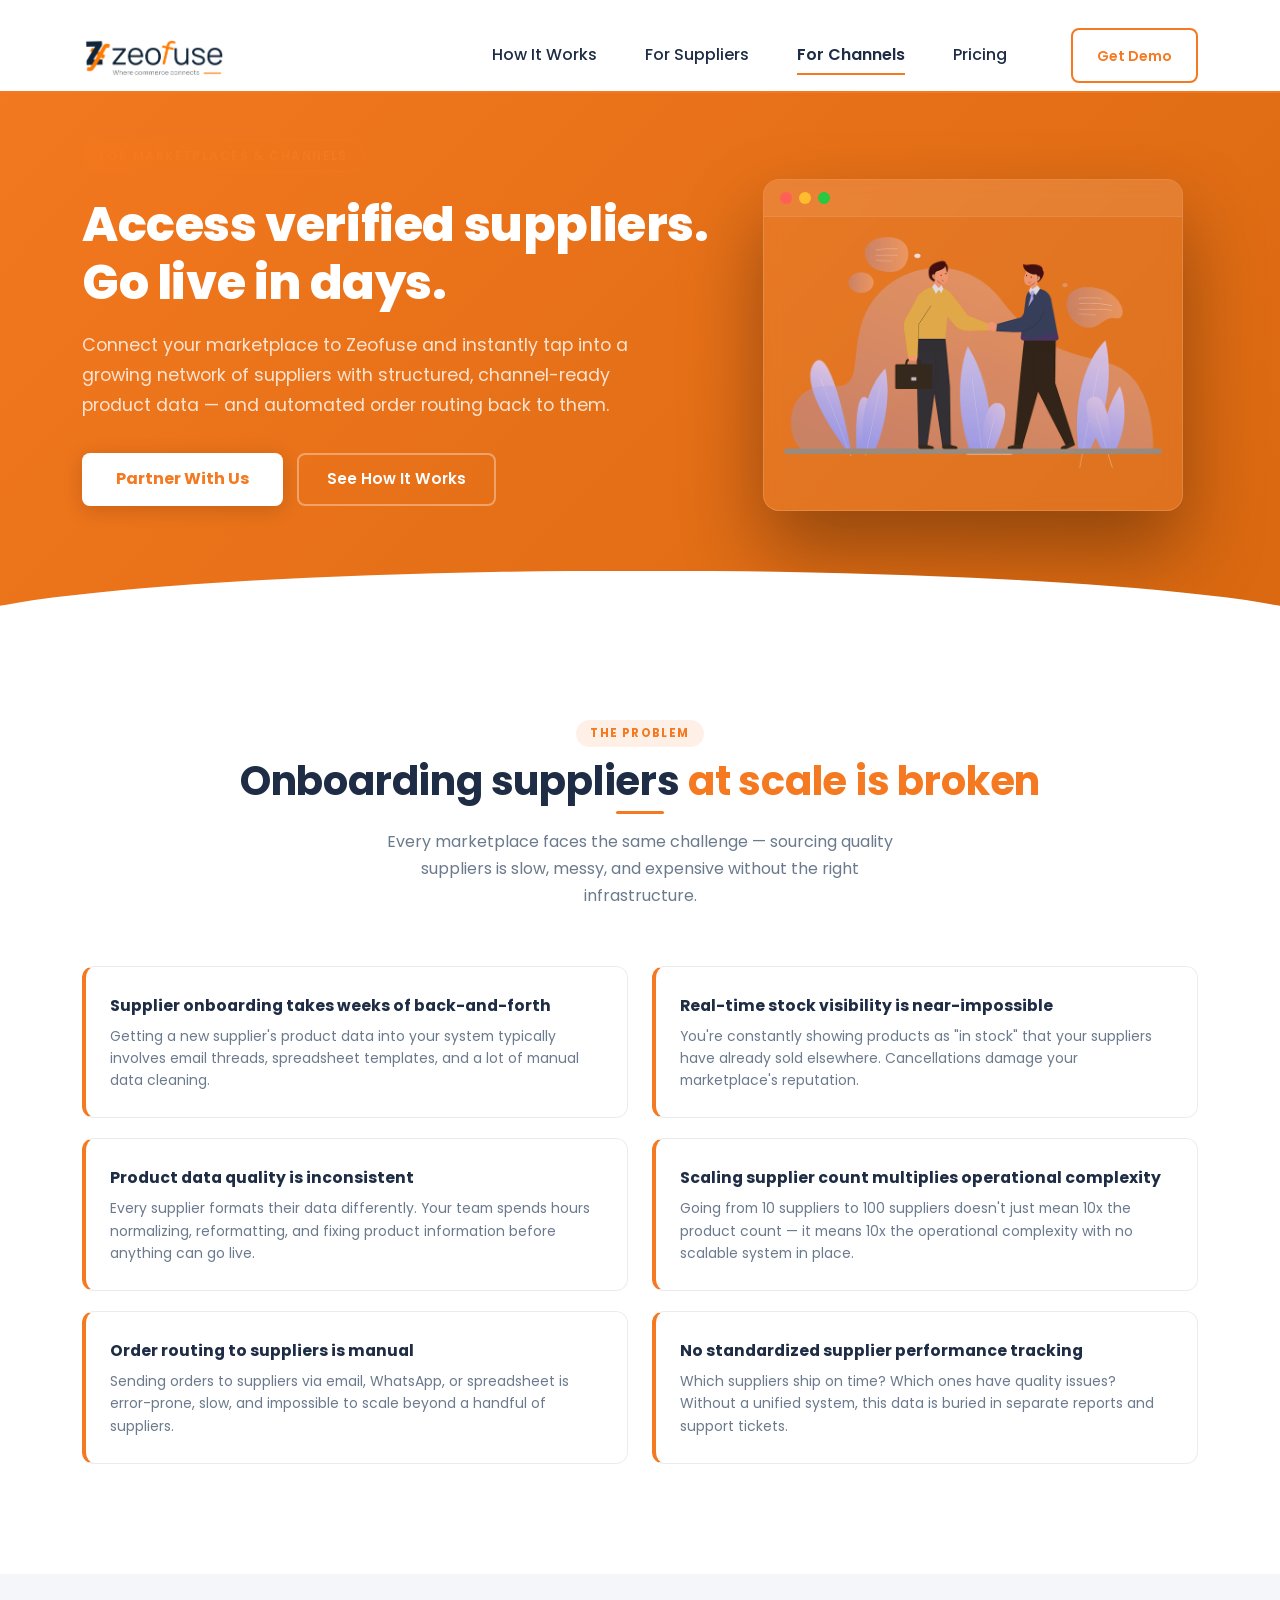
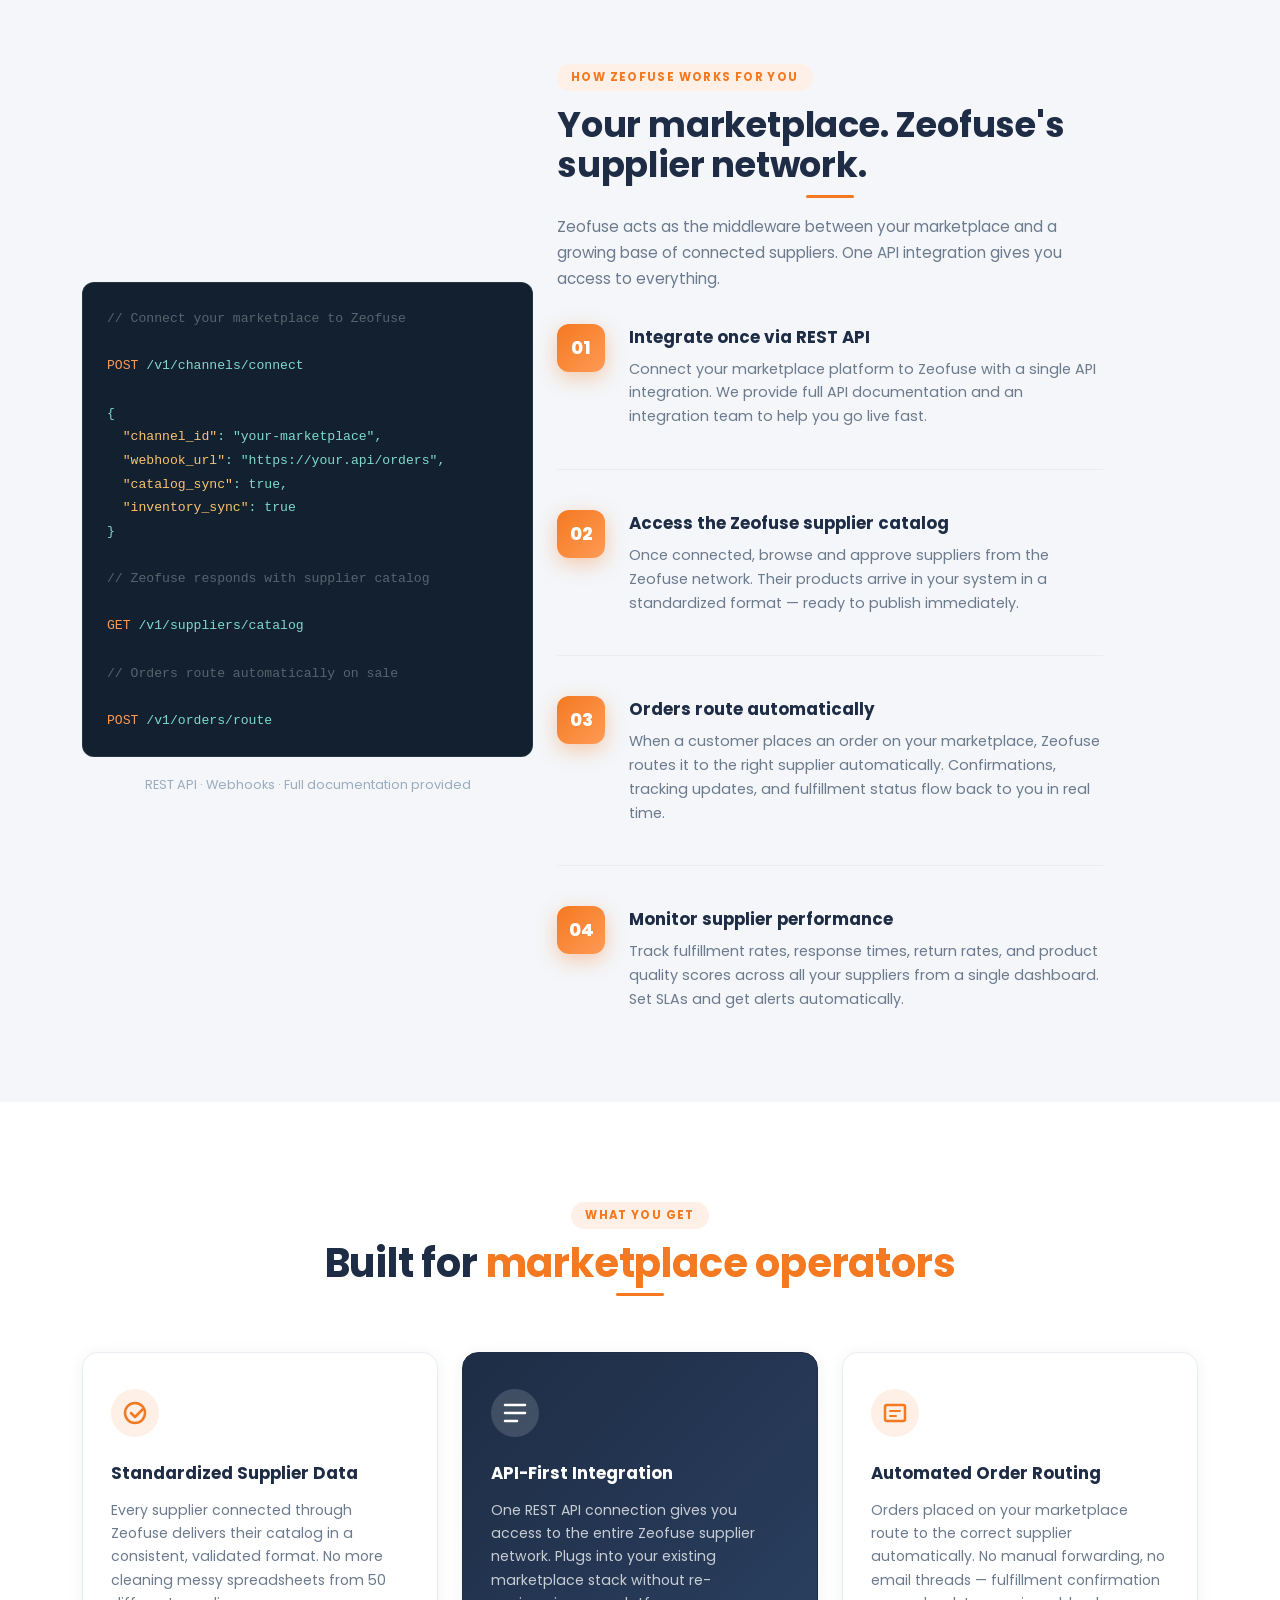
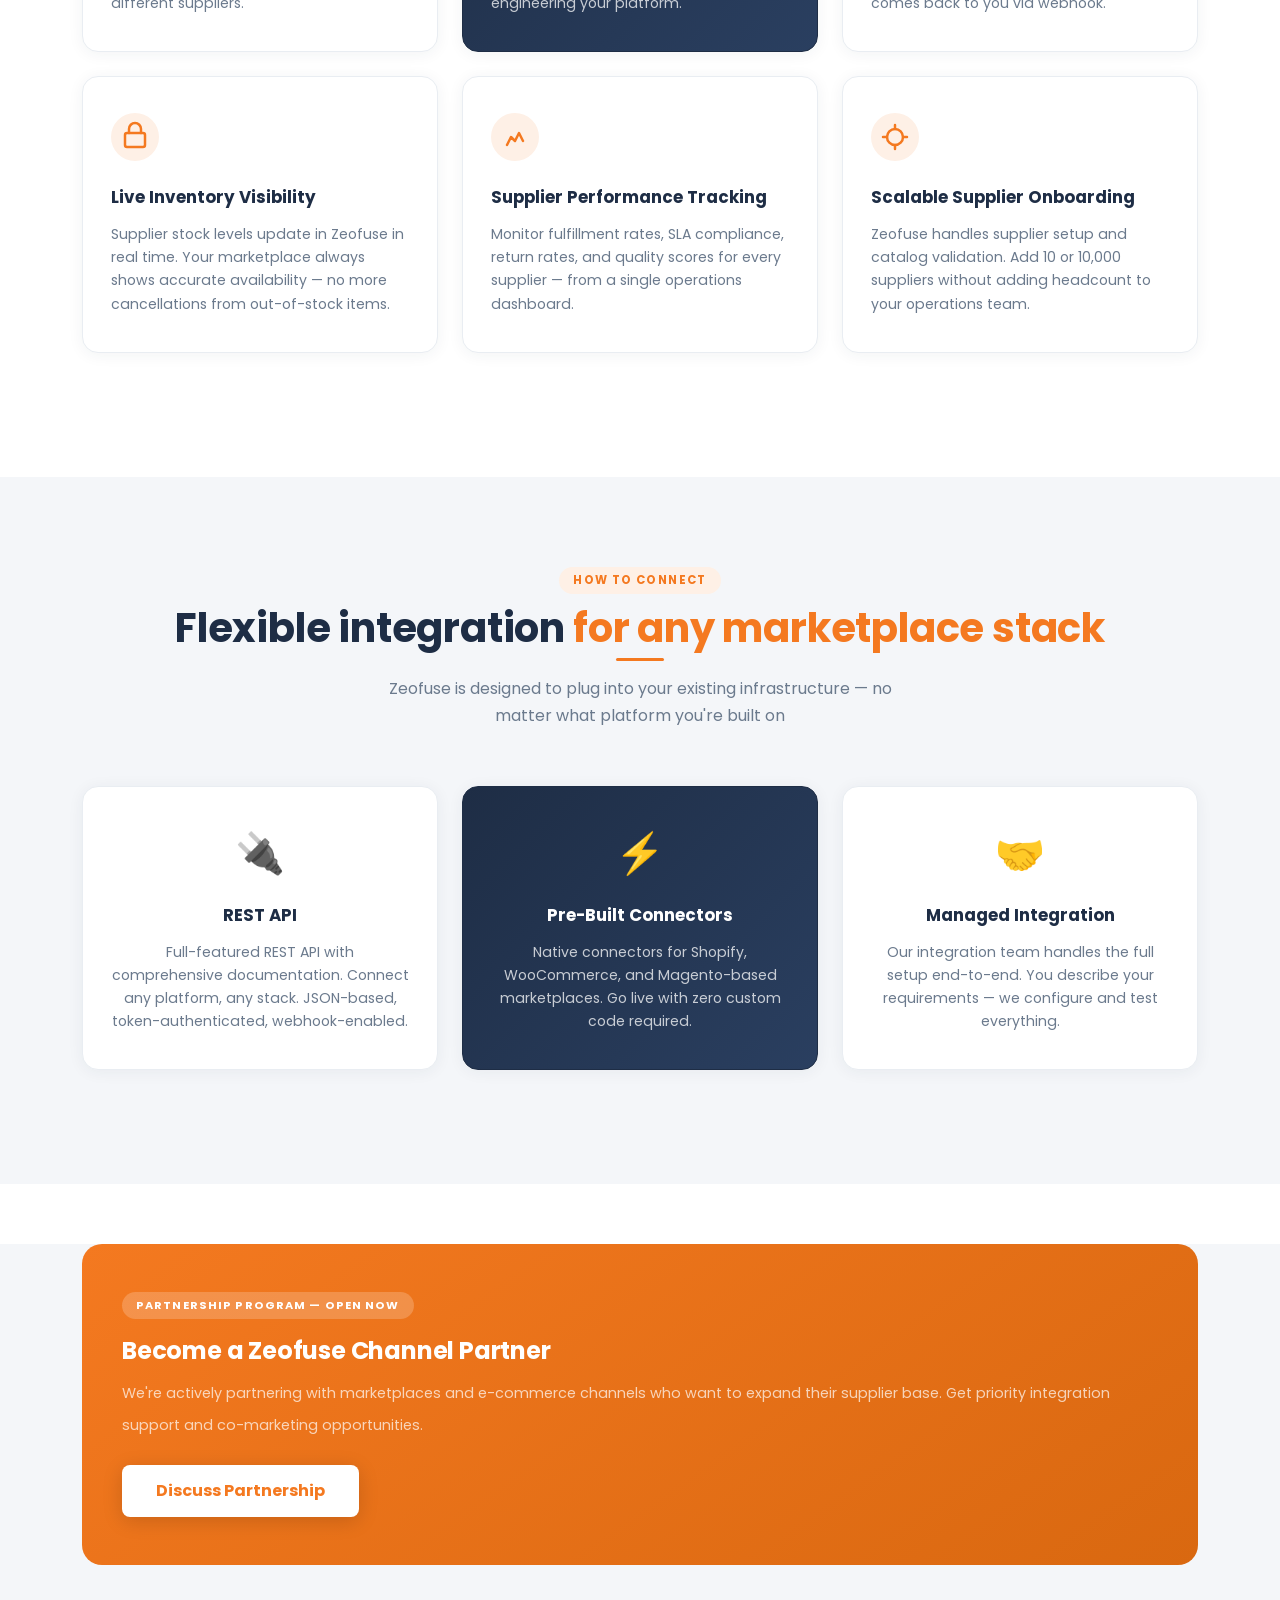
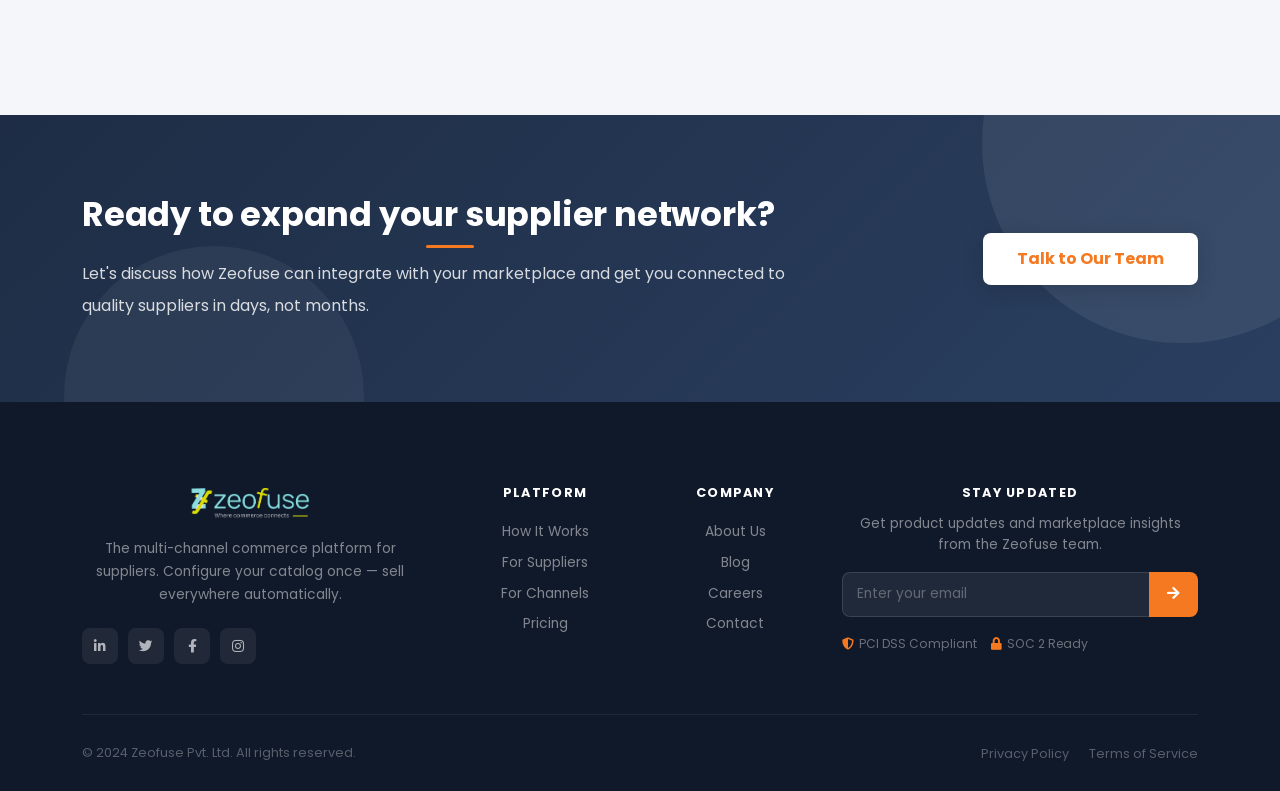
==== channels.html @ fa37fcb8 "Initial commit — Zeofuse marketing website Full website with homepage, suppliers page, channels page" ====
<!DOCTYPE html>
<html lang="en">
<head>
    <meta charset="utf-8">
    <meta name="viewport" content="width=device-width, initial-scale=1, shrink-to-fit=no">
    <meta name="description" content="Zeofuse for Channels — Instantly access verified suppliers with structured product data. Automate onboarding, order routing, and catalog syndication via REST API.">
    <meta name="robots" content="index, follow">
    <title>Zeofuse for Channels — Access Suppliers. Automate Onboarding.</title>
    <link rel="icon" type="image/png" href="images/zeofuse-fav.png">
    <link href="https://fonts.googleapis.com/css2?family=Poppins:wght@300;400;500;600;700;800&display=swap" rel="stylesheet">
    <link href="css/bootstrap.min.css" rel="stylesheet">
    <link href="css/fontawesome-all.min.css" rel="stylesheet">
    <link href="css/styles.css" rel="stylesheet">
    <link href="css/fancy.css" rel="stylesheet">
</head>
<body>

    <div class="spinner-wrapper">
        <div class="loader"><div class="center loading"></div></div>
    </div>

    <!-- NAV -->
    <nav id="navbar" class="navbar navbar-expand-lg fixed-top navbar-light" aria-label="Main navigation">
        <div class="container">
            <a class="navbar-brand logo-image" href="index.html">
                <img src="images/zeofuse_logo.png" alt="Zeofuse">
            </a>
            <button class="navbar-toggler p-0 border-0" type="button" id="navbarSideCollapse" aria-label="Toggle navigation">
                <span class="navbar-toggler-icon"></span>
            </button>
            <div class="navbar-collapse offcanvas-collapse" id="navbarsExampleDefault">
                <ul class="navbar-nav ms-auto navbar-nav-scroll">
                    <li class="nav-item"><a class="nav-link" href="index.html">How It Works</a></li>
                    <li class="nav-item"><a class="nav-link" href="suppliers.html">For Suppliers</a></li>
                    <li class="nav-item"><a class="nav-link active" href="channels.html">For Channels</a></li>
                    <li class="nav-item"><a class="nav-link" href="index.html#pricing">Pricing</a></li>
                </ul>
                <span class="nav-item">
                    <a class="btn-outline-sm" href="contact.html">Get Demo</a>
                </span>
            </div>
        </div>
    </nav>

    <!-- HERO -->
    <section class="fz-inner-hero fz-inner-hero--channel">
        <div class="container">
            <div class="row align-items-center">
                <div class="col-lg-7">
                    <span class="fz-eyebrow fz-inner-hero-badge">For Marketplaces &amp; Channels</span>
                    <h1>Access verified suppliers.<br>Go live in days.</h1>
                    <p>Connect your marketplace to Zeofuse and instantly tap into a growing network of suppliers with structured, channel-ready product data — and automated order routing back to them.</p>
                    <div class="fz-hero-ctas">
                        <a class="fz-btn-white" href="contact.html">Partner With Us</a>
                        <a class="fz-btn-ghost" href="#how-it-works">See How It Works</a>
                    </div>
                </div>
                <div class="col-lg-5 d-none d-lg-flex justify-content-center">
                    <div class="fz-dashboard-mockup" style="max-width:420px">
                        <div class="fz-mockup-bar"><span></span><span></span><span></span></div>
                        <div class="fz-mockup-body">
                            <img src="./images/partner-img.png" alt="Channel Dashboard" class="img-fluid">
                        </div>
                    </div>
                </div>
            </div>
        </div>
    </section>

    <!-- THE PROBLEM FOR CHANNELS -->
    <section class="fz-pain-sec" style="background:#fff">
        <div class="container">
            <div class="fz-section-header reveal">
                <span class="fz-eyebrow-dark">The Problem</span>
                <h2>Onboarding suppliers <span class="fz-highlight">at scale is broken</span></h2>
                <p>Every marketplace faces the same challenge — sourcing quality suppliers is slow, messy, and expensive without the right infrastructure.</p>
            </div>
            <div class="row">
                <div class="col-md-6 reveal" style="--delay:0ms">
                    <div class="fz-pain-card">
                        <h5>Supplier onboarding takes weeks of back-and-forth</h5>
                        <p>Getting a new supplier's product data into your system typically involves email threads, spreadsheet templates, and a lot of manual data cleaning.</p>
                    </div>
                    <div class="fz-pain-card">
                        <h5>Product data quality is inconsistent</h5>
                        <p>Every supplier formats their data differently. Your team spends hours normalizing, reformatting, and fixing product information before anything can go live.</p>
                    </div>
                    <div class="fz-pain-card">
                        <h5>Order routing to suppliers is manual</h5>
                        <p>Sending orders to suppliers via email, WhatsApp, or spreadsheet is error-prone, slow, and impossible to scale beyond a handful of suppliers.</p>
                    </div>
                </div>
                <div class="col-md-6 reveal" style="--delay:150ms">
                    <div class="fz-pain-card">
                        <h5>Real-time stock visibility is near-impossible</h5>
                        <p>You're constantly showing products as "in stock" that your suppliers have already sold elsewhere. Cancellations damage your marketplace's reputation.</p>
                    </div>
                    <div class="fz-pain-card">
                        <h5>Scaling supplier count multiplies operational complexity</h5>
                        <p>Going from 10 suppliers to 100 suppliers doesn't just mean 10x the product count — it means 10x the operational complexity with no scalable system in place.</p>
                    </div>
                    <div class="fz-pain-card">
                        <h5>No standardized supplier performance tracking</h5>
                        <p>Which suppliers ship on time? Which ones have quality issues? Without a unified system, this data is buried in separate reports and support tickets.</p>
                    </div>
                </div>
            </div>
        </div>
    </section>

    <!-- HOW ZEOFUSE WORKS FOR CHANNELS -->
    <section class="fz-solution-sec" id="how-it-works" style="background:#F4F6F9">
        <div class="container">
            <div class="row align-items-center">
                <div class="col-lg-6 offset-lg-0 order-lg-2 reveal">
                    <span class="fz-eyebrow-dark">How Zeofuse Works for You</span>
                    <h2 style="font-size:clamp(1.6rem,3vw,2.2rem);font-weight:700;color:#1E2D45;margin-bottom:16px;">Your marketplace. Zeofuse's supplier network.</h2>
                    <p style="color:#6B7A8D;font-size:0.95rem;line-height:1.7;margin-bottom:32px;">Zeofuse acts as the middleware between your marketplace and a growing base of connected suppliers. One API integration gives you access to everything.</p>

                    <div class="fz-solution-step" style="border-color:#E9EDF2">
                        <div class="fz-solution-num">01</div>
                        <div class="fz-solution-body">
                            <h5>Integrate once via REST API</h5>
                            <p>Connect your marketplace platform to Zeofuse with a single API integration. We provide full API documentation and an integration team to help you go live fast.</p>
                        </div>
                    </div>
                    <div class="fz-solution-step" style="border-color:#E9EDF2">
                        <div class="fz-solution-num">02</div>
                        <div class="fz-solution-body">
                            <h5>Access the Zeofuse supplier catalog</h5>
                            <p>Once connected, browse and approve suppliers from the Zeofuse network. Their products arrive in your system in a standardized format — ready to publish immediately.</p>
                        </div>
                    </div>
                    <div class="fz-solution-step" style="border-color:#E9EDF2">
                        <div class="fz-solution-num">03</div>
                        <div class="fz-solution-body">
                            <h5>Orders route automatically</h5>
                            <p>When a customer places an order on your marketplace, Zeofuse routes it to the right supplier automatically. Confirmations, tracking updates, and fulfillment status flow back to you in real time.</p>
                        </div>
                    </div>
                    <div class="fz-solution-step" style="border-color:transparent">
                        <div class="fz-solution-num">04</div>
                        <div class="fz-solution-body">
                            <h5>Monitor supplier performance</h5>
                            <p>Track fulfillment rates, response times, return rates, and product quality scores across all your suppliers from a single dashboard. Set SLAs and get alerts automatically.</p>
                        </div>
                    </div>
                </div>
                <div class="col-lg-5 order-lg-1 reveal" style="--delay:100ms">
                    <div class="fz-api-box">
                        <div class="api-comment">// Connect your marketplace to Zeofuse</div>
                        <br>
                        <span class="api-key">POST</span> <span class="api-val">/v1/channels/connect</span>
                        <br><br>
                        {
                        <br>&nbsp;&nbsp;<span class="api-string">"channel_id"</span>: <span class="api-val">"your-marketplace"</span>,
                        <br>&nbsp;&nbsp;<span class="api-string">"webhook_url"</span>: <span class="api-val">"https://your.api/orders"</span>,
                        <br>&nbsp;&nbsp;<span class="api-string">"catalog_sync"</span>: <span class="api-val">true</span>,
                        <br>&nbsp;&nbsp;<span class="api-string">"inventory_sync"</span>: <span class="api-val">true</span>
                        <br>}
                        <br><br>
                        <div class="api-comment">// Zeofuse responds with supplier catalog</div>
                        <br>
                        <span class="api-key">GET</span> <span class="api-val">/v1/suppliers/catalog</span>
                        <br><br>
                        <div class="api-comment">// Orders route automatically on sale</div>
                        <br>
                        <span class="api-key">POST</span> <span class="api-val">/v1/orders/route</span>
                    </div>
                    <p style="font-size:0.8rem;color:#9AACBD;margin-top:12px;text-align:center">REST API · Webhooks · Full documentation provided</p>
                </div>
            </div>
        </div>
    </section>

    <!-- FEATURES FOR CHANNELS -->
    <section class="fz-value-sec" style="background:#fff">
        <div class="container">
            <div class="fz-section-header reveal">
                <span class="fz-eyebrow-dark">What You Get</span>
                <h2>Built for <span class="fz-highlight">marketplace operators</span></h2>
            </div>
            <div class="row">
                <div class="col-md-6 col-lg-4 reveal" style="--delay:0ms">
                    <div class="fz-vcard">
                        <div class="fz-vcard-icon">
                            <svg viewBox="0 0 48 48" fill="none"><circle cx="24" cy="24" r="24" fill="#FEF0E6"/><path d="M20 24l4 4 8-8" stroke="#F47920" stroke-width="2.5" stroke-linecap="round" stroke-linejoin="round"/><circle cx="24" cy="24" r="10" stroke="#F47920" stroke-width="2.5"/></svg>
                        </div>
                        <h4>Standardized Supplier Data</h4>
                        <p>Every supplier connected through Zeofuse delivers their catalog in a consistent, validated format. No more cleaning messy spreadsheets from 50 different suppliers.</p>
                    </div>
                </div>
                <div class="col-md-6 col-lg-4 reveal" style="--delay:100ms">
                    <div class="fz-vcard fz-vcard--featured">
                        <div class="fz-vcard-icon">
                            <svg viewBox="0 0 48 48" fill="none"><circle cx="24" cy="24" r="24" fill="rgba(255,255,255,0.15)"/><path d="M14 24h20M14 16h20M14 32h12" stroke="#fff" stroke-width="2.5" stroke-linecap="round"/></svg>
                        </div>
                        <h4>API-First Integration</h4>
                        <p>One REST API connection gives you access to the entire Zeofuse supplier network. Plugs into your existing marketplace stack without re-engineering your platform.</p>
                    </div>
                </div>
                <div class="col-md-6 col-lg-4 reveal" style="--delay:200ms">
                    <div class="fz-vcard">
                        <div class="fz-vcard-icon">
                            <svg viewBox="0 0 48 48" fill="none"><circle cx="24" cy="24" r="24" fill="#FEF0E6"/><rect x="14" y="16" width="20" height="16" rx="2" stroke="#F47920" stroke-width="2.5"/><path d="M19 22h10M19 27h6" stroke="#F47920" stroke-width="2" stroke-linecap="round"/></svg>
                        </div>
                        <h4>Automated Order Routing</h4>
                        <p>Orders placed on your marketplace route to the correct supplier automatically. No manual forwarding, no email threads — fulfillment confirmation comes back to you via webhook.</p>
                    </div>
                </div>
                <div class="col-md-6 col-lg-4 reveal" style="--delay:300ms">
                    <div class="fz-vcard">
                        <div class="fz-vcard-icon">
                            <svg viewBox="0 0 48 48" fill="none"><circle cx="24" cy="24" r="24" fill="#FEF0E6"/><rect x="14" y="20" width="20" height="14" rx="2" stroke="#F47920" stroke-width="2.5"/><path d="M18 20v-4a6 6 0 0112 0v4" stroke="#F47920" stroke-width="2.5" stroke-linecap="round"/></svg>
                        </div>
                        <h4>Live Inventory Visibility</h4>
                        <p>Supplier stock levels update in Zeofuse in real time. Your marketplace always shows accurate availability — no more cancellations from out-of-stock items.</p>
                    </div>
                </div>
                <div class="col-md-6 col-lg-4 reveal" style="--delay:400ms">
                    <div class="fz-vcard">
                        <div class="fz-vcard-icon">
                            <svg viewBox="0 0 48 48" fill="none"><circle cx="24" cy="24" r="24" fill="#FEF0E6"/><path d="M16 32l4-8 4 4 4-8 4 8" stroke="#F47920" stroke-width="2.5" stroke-linecap="round" stroke-linejoin="round"/></svg>
                        </div>
                        <h4>Supplier Performance Tracking</h4>
                        <p>Monitor fulfillment rates, SLA compliance, return rates, and quality scores for every supplier — from a single operations dashboard.</p>
                    </div>
                </div>
                <div class="col-md-6 col-lg-4 reveal" style="--delay:500ms">
                    <div class="fz-vcard">
                        <div class="fz-vcard-icon">
                            <svg viewBox="0 0 48 48" fill="none"><circle cx="24" cy="24" r="24" fill="#FEF0E6"/><circle cx="24" cy="24" r="8" stroke="#F47920" stroke-width="2.5"/><path d="M24 12v4M24 32v4M12 24h4M32 24h4" stroke="#F47920" stroke-width="2.5" stroke-linecap="round"/></svg>
                        </div>
                        <h4>Scalable Supplier Onboarding</h4>
                        <p>Zeofuse handles supplier setup and catalog validation. Add 10 or 10,000 suppliers without adding headcount to your operations team.</p>
                    </div>
                </div>
            </div>
        </div>
    </section>

    <!-- INTEGRATION OPTIONS -->
    <section style="padding: 90px 0; background:#F4F6F9">
        <div class="container">
            <div class="fz-section-header reveal">
                <span class="fz-eyebrow-dark">How to Connect</span>
                <h2>Flexible integration <span class="fz-highlight">for any marketplace stack</span></h2>
                <p>Zeofuse is designed to plug into your existing infrastructure — no matter what platform you're built on</p>
            </div>
            <div class="row g-4">
                <div class="col-md-4 reveal" style="--delay:0ms">
                    <div class="fz-vcard" style="text-align:center">
                        <div style="font-size:2.5rem;margin-bottom:16px">🔌</div>
                        <h4>REST API</h4>
                        <p>Full-featured REST API with comprehensive documentation. Connect any platform, any stack. JSON-based, token-authenticated, webhook-enabled.</p>
                    </div>
                </div>
                <div class="col-md-4 reveal" style="--delay:100ms">
                    <div class="fz-vcard fz-vcard--featured" style="text-align:center">
                        <div style="font-size:2.5rem;margin-bottom:16px">⚡</div>
                        <h4>Pre-Built Connectors</h4>
                        <p>Native connectors for Shopify, WooCommerce, and Magento-based marketplaces. Go live with zero custom code required.</p>
                    </div>
                </div>
                <div class="col-md-4 reveal" style="--delay:200ms">
                    <div class="fz-vcard" style="text-align:center">
                        <div style="font-size:2.5rem;margin-bottom:16px">🤝</div>
                        <h4>Managed Integration</h4>
                        <p>Our integration team handles the full setup end-to-end. You describe your requirements — we configure and test everything.</p>
                    </div>
                </div>
            </div>
        </div>
    </section>

    <!-- PARTNERSHIP CTA -->
    <section style="padding: 0 0 90px; background:#F4F6F9">
        <div class="container">
            <div class="fz-early-access reveal" style="background:linear-gradient(145deg,#F47920,#D96810)">
                <div>
                    <span class="fz-early-access-badge" style="background:rgba(255,255,255,0.2);color:#fff">Partnership Program — Open Now</span>
                    <h3>Become a Zeofuse Channel Partner</h3>
                    <p>We're actively partnering with marketplaces and e-commerce channels who want to expand their supplier base. Get priority integration support and co-marketing opportunities.</p>
                </div>
                <a class="fz-btn-white" href="contact.html" style="white-space:nowrap;flex-shrink:0">Discuss Partnership</a>
            </div>
        </div>
    </section>

    <!-- CTA STRIP -->
    <section class="fz-cta-strip" style="background:linear-gradient(135deg,#1E2D45,#2A3F60)">
        <div class="container">
            <div class="row align-items-center">
                <div class="col-lg-8 reveal">
                    <h2>Ready to expand your supplier network?</h2>
                    <p>Let's discuss how Zeofuse can integrate with your marketplace and get you connected to quality suppliers in days, not months.</p>
                </div>
                <div class="col-lg-4 text-lg-end reveal" style="--delay:200ms">
                    <a class="fz-btn-white" href="contact.html">Talk to Our Team</a>
                </div>
            </div>
        </div>
    </section>

    <!-- FOOTER -->
    <footer class="fz-footer">
        <div class="container">
            <div class="row">
                <div class="col-lg-4 fz-footer-brand">
                    <img src="images/zeofuse_logo.png" alt="Zeofuse" class="fz-footer-logo">
                    <p>The multi-channel commerce platform for suppliers. Configure your catalog once — sell everywhere automatically.</p>
                    <div class="fz-footer-socials">
                        <a href="#"><i class="fab fa-linkedin-in"></i></a>
                        <a href="#"><i class="fab fa-twitter"></i></a>
                        <a href="#"><i class="fab fa-facebook-f"></i></a>
                        <a href="#"><i class="fab fa-instagram"></i></a>
                    </div>
                </div>
                <div class="col-lg-2 col-md-4 fz-footer-links">
                    <h6>Platform</h6>
                    <ul>
                        <li><a href="index.html">How It Works</a></li>
                        <li><a href="suppliers.html">For Suppliers</a></li>
                        <li><a href="channels.html">For Channels</a></li>
                        <li><a href="index.html#pricing">Pricing</a></li>
                    </ul>
                </div>
                <div class="col-lg-2 col-md-4 fz-footer-links">
                    <h6>Company</h6>
                    <ul>
                        <li><a href="#">About Us</a></li>
                        <li><a href="#">Blog</a></li>
                        <li><a href="#">Careers</a></li>
                        <li><a href="contact.html">Contact</a></li>
                    </ul>
                </div>
                <div class="col-lg-4 col-md-4 fz-footer-newsletter">
                    <h6>Stay Updated</h6>
                    <p>Get product updates and marketplace insights from the Zeofuse team.</p>
                    <form class="fz-newsletter-form" onsubmit="return false;">
                        <input type="email" placeholder="Enter your email">
                        <button type="submit"><i class="fas fa-arrow-right"></i></button>
                    </form>
                    <div class="fz-trust-strip">
                        <span><i class="fas fa-shield-alt"></i> PCI DSS Compliant</span>
                        <span><i class="fas fa-lock"></i> SOC 2 Ready</span>
                    </div>
                </div>
            </div>
            <div class="fz-footer-bottom">
                <p>© 2024 Zeofuse Pvt. Ltd. All rights reserved.</p>
                <div class="fz-footer-legal">
                    <a href="#">Privacy Policy</a>
                    <a href="#">Terms of Service</a>
                </div>
            </div>
        </div>
    </footer>

    <button onclick="topFunction()" id="myBtn">
        <img src="images/up-arrow.png" alt="alternative">
    </button>

    <script src="js/jquery.min.js"></script>
    <script src="js/bootstrap.min.js"></script>
    <script src="js/scripts.js"></script>
</body>
</html>
---- css/styles.css ----
/* Description: Master CSS file */

/*****************************************
Table Of Contents:
- General Styles
- Navigation
- Header
- Statistics
- Introduction
- Details 1
- Services
- Details 2
- Invitation
- Projects
- Testimonials
- Contact
- Footer
- Copyright
- Back To Top Button
- Extra Pages
- Media Queries
******************************************/



/**************************/
/*     General Styles     */
/**************************/

@import url('https://fonts.googleapis.com/css2?family=Poppins:wght@100;200;300;400;500;600;700&family=Ruda:wght@400;900&display=swap');

body,
html {
	width: 100%;
	height: 100%;
}

body,
p {
	color: #373737;
	font-family: 'Poppins', sans-serif;
}

p {
	line-height: 32px;
}

:root {
	--bs-primary: #1E2D45;
	--bs-primary-dark: #16223A;
	--bs-primary-light: #2A3F60;
	--bs-secondary: #F47920;
	--bs-secondary-hover: #D96810;
	--bs-secondary-light: #FEF0E6;
	--bs-text: #2B2B2B;
	--bs-gray: #363636;
	--bs-dark-gray: #373737;
	--bg-white: #fff;
	--bg-page: #F4F6F9;
	--shadow-sm: 0 1px 4px rgba(30,45,69,0.08);
	--shadow-md: 0 4px 16px rgba(30,45,69,0.12);
	--shadow-lg: 0 20px 60px rgba(30,45,69,0.18);
	--radius: 8px;
	--radius-lg: 12px;
}

h1 {
	color: var(--bs-primary);
	font-weight: 700;
	font-size: 2.5rem;
	line-height: 3.25rem;
	letter-spacing: -0.4px;
}

/* ── Section heading accent underline ─────────────── */
section h2::after {
	content: '';
	display: block;
	width: 48px;
	height: 3px;
	background: var(--bs-secondary);
	border-radius: 2px;
	margin: 10px auto 0;
}

h2 {
	color: var(--bs-dark-gray);
	font-weight: 600;
	font-size: 2rem;
	line-height: 2.5rem;
	letter-spacing: -0.2px;
}

h3 {
	color: #191e47;
	font-weight: 600;
	font-size: 1.75rem;
	line-height: 2.25rem;
	letter-spacing: -0.2px;
}

h4 {
	color: var(--gray);
	font-size: 1.5rem;
	line-height: 2rem;
}

h5 {
	color: var(--bs-gray);
	font-weight: 600;
	font-size: 1.25rem;
	line-height: 1.625rem;
}

h6 {
	color: #191e47;
	font-weight: 600;
	font-size: 1rem;
	line-height: 1.375rem;
}

.p-large {
	font-size: 1.125rem;
	line-height: 1.75rem;
}

.p-small {
	font-size: 0.875rem;
	line-height: 1.5rem;
}

.testimonial-text {
	font-style: italic;
}

.testimonial-author {
	font-weight: 700;
	font-size: 1.25rem;
	line-height: 1.75rem;
}

.li-space-lg li {
	margin-bottom: 0.5rem;
}

a {
	color: #6c717b;
	text-decoration: underline;
}

a:hover {
	color: #6c717b;
	text-decoration: underline;
}

.no-line {
	text-decoration: none;
}

.no-line:hover {
	text-decoration: none;
}

.blue {
	color: var(--bs-primary);
}

.bg-gray {
	background-color: var(--bg-page);
}

.btn-solid-reg {
	display: inline-block;
	padding: 1.375rem 2.25rem 1.375rem 2.25rem;
	border: 1px solid var(--bs-secondary);
	border-radius: var(--radius);
	background-color: var(--bs-secondary);
	color: #ffffff;
	font-weight: 600;
	font-size: 0.875rem;
	line-height: 0;
	text-decoration: none;
	transition: all 0.2s;
}

.btn-solid-reg:hover {
	background-color: var(--bs-secondary-hover);
	border-color: var(--bs-secondary-hover);
	color: #ffffff;
	text-decoration: none;
	transform: translateY(-1px);
	box-shadow: var(--shadow-md);
}

.btn-solid-lg {
	display: inline-block;
	padding: 1.625rem 2.625rem 1.625rem 2.625rem;
	border: 2px solid var(--bs-secondary);
	border-radius: var(--radius);
	background-color: var(--bs-secondary);
	color: #ffffff;
	font-weight: 600;
	font-size: 0.875rem;
	line-height: 0;
	text-decoration: none;
	transition: all 0.2s;
}

.btn-solid-lg:hover {
	background-color: var(--bs-secondary-hover);
	border-color: var(--bs-secondary-hover);
	color: #ffffff;
	text-decoration: none;
	transform: translateY(-1px);
	box-shadow: var(--shadow-md);
}

.btn-outline-reg {
	display: inline-block;
	padding: 1.375rem 2.25rem 1.375rem 2.25rem;
	border: 1px solid var(--bs-secondary);
	border-radius: var(--radius);
	background-color: transparent;
	color: var(--bs-secondary);
	font-weight: 600;
	font-size: 0.875rem;
	line-height: 0;
	text-decoration: none;
	transition: all 0.2s;
}

.btn-outline-reg:hover {
	background-color: var(--bs-secondary);
	border-color: var(--bs-secondary);
	color: #ffffff;
	text-decoration: none;
	transform: translateY(-1px);
	box-shadow: var(--shadow-md);
}

.btn-outline-lg {
	display: inline-block;
	padding: 1.625rem 2.625rem 1.625rem 2.625rem;
	border: 1px solid var(--bs-secondary);
	border-radius: var(--radius);
	background-color: transparent;
	color: var(--bs-secondary);
	font-weight: 600;
	font-size: 0.875rem;
	line-height: 0;
	text-decoration: none;
	transition: all 0.2s;
}

.btn-outline-lg:hover {
	background-color: var(--bs-secondary);
	border-color: var(--bs-secondary);
	color: #ffffff;
	text-decoration: none;
	transform: translateY(-1px);
	box-shadow: var(--shadow-md);
}

.btn-outline-sm {
	display: inline-block;
	padding: 1.1rem 1.5rem;
	border: 2px solid var(--bs-secondary);
	border-radius: var(--radius);
	background-color: transparent;
	color: var(--bs-secondary);
	font-weight: 600;
	font-size: 0.875rem;
	text-decoration: none;
	transition: all 0.2s;
}

.btn-outline-sm:hover {
	background-color: var(--bs-secondary);
	color: #ffffff;
	text-decoration: none;
	border: 2px solid var(--bs-secondary);
	transform: translateY(-1px);
	box-shadow: var(--shadow-sm);
}

.form-group {
	position: relative;
	margin-bottom: 1.25rem;
}

.form-control-input,
.form-control-textarea {
	width: 100%;
	padding-top: 0.875rem;
	padding-bottom: 0.875rem;
	padding-left: 1.5rem;
	border: 1px solid #cbcbd1;
	border-radius: 30px;
	background-color: #ffffff;
	font-size: 0.875rem;
	line-height: 1.5rem;
	-webkit-appearance: none;
	/* removes inner shadow on form inputs on ios safari */
}

.form-control-textarea {
	display: block;
	height: 14rem;
	/* used instead of html rows to normalize height between Chrome and IE/FF */
}

.form-control-input:focus,
.form-control-textarea:focus {
	border: 1px solid #a1a1a1;
	outline: none;
	/* Removes blue border on focus */
}

.form-control-input:hover,
.form-control-textarea:hover {
	border: 1px solid #a1a1a1;
}

.form-control-submit-button {
	display: inline-block;
	width: 100%;
	height: 3.25rem;
	border: 1px solid var(--bs-secondary);
	border-radius: var(--radius);
	background-color: var(--bs-secondary);
	color: #ffffff;
	font-weight: 600;
	font-size: 0.875rem;
	line-height: 0;
	cursor: pointer;
	transition: all 0.2s;
}

.form-control-submit-button:hover {
	border: 1px solid var(--bs-secondary-hover);
	background-color: var(--bs-secondary-hover);
	color: #ffffff;
}


/**********************/
/*     Navigation     */
/**********************/
.navbar {
	background-color: #ffffff !important;
	font-weight: 500;
	font-size: 1rem;
	line-height: 1rem;
	box-shadow: 0 2px 6px rgba(30,45,69,0.10);
	border-bottom: 2px solid var(--bs-secondary);
	isolation: isolate;
}

.navbar .navbar-brand {
	padding-top: 0.25rem;
	padding-bottom: 0.25rem;
}

.navbar .logo-image img {
	height: 44px;
	width: auto;
	max-width: 220px;
	object-fit: contain;
}

.navbar .logo-text {
	color: #191e47;
	font-weight: 700;
	font-size: 1.875rem;
	line-height: 1rem;
	text-decoration: none;
}

.offcanvas-collapse {
	position: fixed;
	top: 3.25rem;
	/* adjusts the height between the top of the page and the offcanvas menu */
	bottom: 0;
	left: 100%;
	width: 100%;
	padding-right: 1rem;
	padding-left: 1rem;
	overflow-y: auto;
	visibility: hidden;
	background-color: #ffffff;
	transition: visibility .3s ease-in-out, -webkit-transform .3s ease-in-out;
	transition: transform .3s ease-in-out, visibility .3s ease-in-out;
	transition: transform .3s ease-in-out, visibility .3s ease-in-out, -webkit-transform .3s ease-in-out;
}

.offcanvas-collapse.open {
	visibility: visible;
	-webkit-transform: translateX(-100%);
	transform: translateX(-100%);
}

.navbar .navbar-nav {
	margin-top: 0.75rem;
	margin-bottom: 0.5rem;
}

.navbar .nav-item .nav-link {
	padding-top: 0.625rem;
	padding-bottom: 0.625rem;
	text-decoration: none;
	transition: all 0.2s ease;
	padding-right: 0;
	padding-left: 0;
	color: var(--bs-primary) !important;
	margin-right: 3rem;
	font-weight: 500;

}

.navbar .nav-item.dropdown.show .nav-link,
.navbar .nav-item .nav-link:hover,
.navbar .nav-item .nav-link.active {
	color: var(--bs-primary);
	font-weight: 600;
	border-bottom: 2px solid var(--bs-secondary);
}

/* Dropdown Menu */
.navbar .dropdown .dropdown-menu {
	animation: fadeDropdown 0.2s;
	/* required for the fade animation */
}

@keyframes fadeDropdown {
	0% {
		opacity: 0;
	}

	100% {
		opacity: 1;
	}
}

.navbar .dropdown-menu {
	margin-top: 0.25rem;
	margin-bottom: 0.25rem;
	border: none;
	background-color: #ffffff;
}

.navbar .dropdown-item {
	padding-top: 0.625rem;
	padding-bottom: 0.625rem;
	color: #191e47;
	font-weight: 600;
	font-size: 0.875rem;
	line-height: 0.875rem;
	text-decoration: none;
}

.navbar .dropdown-item:hover {
	background-color: var(--bs-secondary-light);
	color: var(--bs-secondary);
}

.navbar .dropdown-divider {
	width: 100%;
	height: 1px;
	margin: 0.5rem auto 0.5rem auto;
	border: none;
	background-color: #efefef;
}

/* end of dropdown menu */

.navbar .navbar-toggler {
	padding: 0;
	border: none;
	font-size: 1.25rem;
}


/*****************/
/*    Header     */
/*****************/
.header {
	position: relative;
	overflow: hidden;
	padding-top: 8rem;
	padding-bottom: 4em;
	background: linear-gradient(135deg, var(--bs-primary) 0%, var(--bs-primary-light) 100%);
	text-align: center;
}

.header .decoration-star {
	position: absolute;
	top: 100px;
	left: -245px;
	width: 480px;
	opacity: 0.7;
}

.header .decoration-star-2 {
	position: absolute;
	width: 42%;
	right: 0;
	height: auto;
	top: 0;
}

.header div[class*="col"] {
	/* selects all elements which have classes starting with col */
	/* needed so that the absolute positioned decoration stays behind */
	position: relative;
}

.header .h1-large {
	margin-bottom: 1.75rem;
	font-size: 2.5rem;
	line-height: 3.5rem;
	color: #ffffff !important;
	font-weight: 700;
}

.header .h1-large span {
	color: var(--bs-secondary);
	font-weight: 700;
	display: block;
	font-size: 2.8rem;
}

.header .p-large {
	margin-bottom: 2.25rem;
	color: rgba(255,255,255,0.85) !important;
	font-size: 16px;
	line-height: 32px;
}

.header .btn-solid-lg,
.header .btn-outline-lg {
	margin-right: 0.25rem;
	margin-bottom: 1.25rem;
	margin-left: 0.25rem;
}

.header .image-container {
	margin-top: 5rem;
}


/************************/
/*     Introduction     */
/************************/
.basic-1 {
	padding-top: 9.25rem;
	padding-bottom: 8.75rem;
}

.basic-1 h2 {
	margin-bottom: 1.75rem;
}


/*********************/
/*     Details 1     */
/*********************/
.basic-2 {
	position: relative;
	padding-top: 9.5rem;
	padding-bottom: 9.5rem;
}

.basic-2 .decoration-star {
	position: absolute;
	top: 530px;
	left: -100px;
	width: 200px;
	opacity: 0.7;
}

.basic-2 div[class*="col"] {
	/* selects all elements which have classes starting with col */
	/* needed so that the absolute positioned decoration stays behind */
	position: relative;
}

.basic-2 .image-container {
	margin-bottom: 5rem;
}

.basic-2 h2 {
	margin-bottom: 1.875rem;
}

.basic-2 .list-unstyled {
	margin-bottom: 2rem;
}

.basic-2 .list-unstyled .fas {
	color: var(--bs-secondary);
	font-size: 0.375rem;
	line-height: 1.625rem;
}

.basic-2 .list-unstyled .flex-grow-1 {
	margin-left: 0.5rem;
}



/*********************/
/*     Details 2     */
/*********************/
.basic-3 {
	position: relative;
	overflow: hidden;
	padding-top: 9.5rem;
	padding-bottom: 9.75rem;
}

.basic-3 .decoration-star {
	position: absolute;
	top: 500px;
	right: -100px;
	width: 200px;
	opacity: 0.7;
}

.basic-3 div[class*="col"] {
	/* selects all elements which have classes starting with col */
	/* needed so that the absolute positioned decoration stays behind */
	position: relative;
}

.basic-3 .text-container {
	margin-bottom: 0rem;
}

.basic-3 h2 {
	margin-bottom: 1.875rem;
}

.basic-3 p {
	margin-bottom: 2rem;
}




/************************/
/*     Testimonials     */
/************************/




/*******************/
/*     Contact     */
/*******************/





/******************/
/*     Footer     */
/******************/
.footer {
	padding-top: 6.5rem;
	padding-bottom: 2rem;
	background-color: var(--bs-primary);
	color: #fff;
}

.footer a {
	text-decoration: none;
}

.footer .footer-col {
	margin-bottom: 3rem;
}

.footer h6 {
	margin-bottom: 20px;
	color: #fff;
	opacity: 0.9;
	font-size: 22px;
	font-weight: 500;
}

.footer p,
.footer a,
.footer ul {
	opacity: 0.9;
	color: #fff;
}

.footer .li-space-lg li {
	margin-bottom: 0.375rem;
}

.footer .footer-col.third .fa-stack {
	width: 2em;
	margin-bottom: 1.25rem;
	margin-right: 0.375rem;
	font-size: 1.375rem;
}

.footer .footer-col.third .fa-stack .fa-stack-2x {
	color: #ffffff;
	transition: all 0.2s ease;
}

.footer .footer-col.third .fa-stack .fa-stack-1x {
	color: var(--bs-secondary);
	transition: all 0.2s ease;
}

.footer .footer-col.third .fa-stack:hover .fa-stack-2x {
	color: var(--bs-secondary);
}

.footer .footer-col.third .fa-stack:hover .fa-stack-1x {
	color: #ffffff;
}


/*********************/
/*     Copyright     */
/*********************/
.copyright {
	padding-bottom: .5rem;
	text-align: center;
	background: var(--bs-primary-dark);
	padding-top: 1rem;
	border-top: 1px solid rgba(244,121,32,0.3);
}

.copyright p,
.copyright a {
	text-decoration: none;
	color: #fff;
}


/******************************/
/*     Back To Top Button     */
/******************************/
#myBtn {
	position: fixed;
	z-index: 99;
	bottom: 20px;
	right: 20px;
	display: none;
	width: 48px;
	height: 48px;
	border: none;
	border-radius: 50%;
	outline: none;
	background-color: var(--bs-secondary);
	cursor: pointer;
	box-shadow: var(--shadow-md);
	transition: all 0.2s;
}

#myBtn:hover {
	background-color: var(--bs-secondary-hover);
	transform: translateY(-2px);
	box-shadow: var(--shadow-lg);
}

#myBtn img {
	margin-bottom: 0.25rem;
	width: 18px;
}


/***********************/
/*     Extra Pages     */
/***********************/
.ex-header {
	padding-top: 8.5rem;
	padding-bottom: 4rem;
}

.ex-basic-1 .list-unstyled .fas {
	color: var(--bs-secondary);
	font-size: 0.375rem;
	line-height: 1.625rem;
}

.ex-basic-1 .list-unstyled .flex-grow-1 {
	margin-left: 0.5rem;
}

.ex-basic-1 .text-box {
	padding: 1.25rem 1.25rem 0.5rem 1.25rem;
	background-color: var(--bg-page);
}

.ex-cards-1 .card {
	border: none;
	background-color: transparent;
}

.ex-cards-1 .card .fa-stack {
	width: 2em;
	font-size: 1.125rem;
}

.ex-cards-1 .card .fa-stack-2x {
	color: var(--bs-secondary);
}

.ex-cards-1 .card .fa-stack-1x {
	width: 2em;
	color: #ffffff;
	font-weight: 700;
	line-height: 2.125rem;
}

.ex-cards-1 .card .list-unstyled .flex-grow-1 {
	margin-left: 2.25rem;
}

.ex-cards-1 .card .list-unstyled .flex-grow-1 h5 {
	margin-top: 0.125rem;
	margin-bottom: 0.5rem;
}

/*************************/
/*     Custom css     */
/*************************/

.example-box {
	font-size: 40px;
	line-height: 150px;
	text-align: center;
	font-weight: bold;
	float: left;
	position: relative;
	width: 150px;
	height: 150px;
	border-radius: 5px;
	margin: 0 20px 20px 0;
	color: white;
	z-index: 9;
}

.btn-red,
.bg-red {
	background-color: #e91b1f;
	color: #fff;
	fill: #e91b1f;
}

#rectangle {
	transform-origin: 50% 50%;
}



.second-sec {
	padding-top: 4rem;
	padding-bottom: 5rem;
}

.vendor-sec ul li {
	margin-bottom: 15px;
	list-style: none;
	color: var(--bs-gray-dark);
}

.vendor-sec ul li img {
	margin-right: 15px;
}

.card {
	box-shadow: var(--shadow-md);
	padding: 35px 25px 20px 120px;
	border: 0;
	position: relative;
	margin-left: -80px;
	border-radius: var(--radius-lg) !important;
	transition: transform 0.2s ease, box-shadow 0.2s ease;
}

.card:hover {
	transform: translateY(-3px);
	box-shadow: var(--shadow-lg);
}

.card-icon {
	background: var(--bs-secondary);
	padding: 30px;
	border-radius: var(--radius-lg);
	z-index: 9;
	display: inline-block;
	height: 140px;
	margin-top: 75px;
	box-shadow: 0 8px 24px rgba(244,121,32,0.35);
}

.card-sec {
	display: flex;
}

.card h5 {
	font-weight: 600;
	color: var(--bs-dark-gray);
}

.yellow-color {
	color: var(--bs-secondary);
}

.blue-color {
	color: var(--bs-primary);
}

.process-sec {
	background: var(--bg-page);
	padding-top: 4rem;
	padding-bottom: 5rem;
}

.card-left {
	padding-right: 2rem;
}

.card-right {
	padding-left: 2rem;
}

.growth-sec {
	background: var(--bs-primary);
	padding-top: 4rem;
	padding-bottom: 6rem;
}

.vendor-sec ul {
	list-style: none;
}

.vendor-sec ul>li {
	clear: left;
}

.vendor-sec ul>li:before {
	content: "";
	height: 18px;
	width: 20px;
	display: block;
	float: left;
	margin-left: -2rem;
	margin-top: 2px;
	background-position: center;
	background-repeat: no-repeat;
}

.vendor-sec ul>li:before {
	background: url("../images/icons/list-icon.png");
	background-size: cover;
	background-position: center;
}

.growth-ul ul {
	list-style: none;
}

.growth-ul ul>li {
	clear: left;
}

.growth-ul ul>li:before {
	content: "";
	height: 18px;
	width: 20px;
	display: block;
	float: left;
	margin-left: -2rem;
	margin-top: 2px;
	background-position: center;
	background-repeat: no-repeat;
}

.growth-ul ul>li:before {
	background: url("../images/icons/list-icon-white.png");
	background-size: cover;
	background-position: center;
}


.growth-sec h2,
.growth-sec h4 {
	color: var(--bg-white);
}

.growth-sec h3 {
	color: var(--bg-white);
	font-weight: 400;
}

.growth-sec p {
	color: var(--bg-white);
}

.growth-sec h2 .yellow-color {
	font-size: 36px;
}

.grow-sec ul li {
	line-height: 1.2;
	margin-bottom: 20px;
	list-style: none;
	color: #fff;
}

.grow-sec ul li img {
	margin-right: 15px;
}

.tab-section {
	padding-top: 4rem;
	padding-bottom: 5rem;
}

.counter-sec {
	padding-top: 2rem;
	padding-bottom: 5rem;
}

.elite-process-sec {
	padding-bottom: 4rem;
}

.testi-section h2 {
	color: #fff;
}


.query-sec {
	padding-top: 4rem;
	padding-bottom: 4rem;
}

.query {
	padding-top: 4rem;
}

.learn-btn {
	display: inline-block;
	padding: 1.625rem 2.625rem 1.625rem 2.625rem;
	border: 2px solid var(--bs-secondary);
	border-radius: var(--radius);
	background-color: var(--bs-secondary);
	color: var(--bg-white);
	font-weight: 600;
	font-size: 0.875rem;
	line-height: 0;
	text-decoration: none;
	transition: all 0.2s;
}

.learn-btn:hover {
	background-color: var(--bs-secondary-hover);
	border-color: var(--bs-secondary-hover);
	color: #fff;
	text-decoration: none;
	transform: translateY(-1px);
	box-shadow: var(--shadow-md);
}

.content-grid {
	overflow: hidden;
	margin: 0;
	padding: 0;
}

.content-grid .content-grid-item {
	position: relative;
	padding: 10px;
	margin: 0;
	display: flex;
	align-items: center;
	justify-content: center;
}

.content-grid .content-grid-item::after {
	width: 100%;
	height: 0;
	top: auto;
	left: 0;
	bottom: -1px;
	border-bottom: 1px solid #DADADA;
}

.content-grid .content-grid-item::before,
.content-grid .content-grid-item::after {
	content: '';
	position: absolute;
}

.content-grid .content-grid-item::before {
	height: 100%;
	top: 0;
	left: -1px;
	border-left: 1px solid #DADADA;
}

.content-grid-item img {
	width: 90px;
}

.content-grid-item h4 {
	font-weight: 600;
	color: var(--bs-primary);
}

.seller-sec {
	background: linear-gradient(135deg, var(--bs-primary) 0%, var(--bs-primary-light) 100%);
	padding-top: 4rem;
	padding-bottom: 4rem;
	color: #fff;
}

.seller-sec h2,
.seller-sec h1,
.seller-sec p {
	color: #fff;
}

.seller-sec .col-sm-4.text-center {
	border: 1px solid #848484;
	padding-top: 2rem;
	padding-bottom: 2rem;
}

.seller-sec2 {
	padding-top: 9rem !important;
	padding-bottom: 5rem !important;
}

.seller-box {
	box-shadow: var(--shadow-md);
	padding: 40px;
	background: #fff;
	border-radius: var(--radius-lg);
	margin-bottom: 3rem;
	border-top: 4px solid var(--bs-secondary);
	margin-left: 1rem;
	margin-right: 1rem;
	border-top-left-radius: 0px !important;
	border-top-right-radius: 0px !important;
	transition: transform 0.2s ease, box-shadow 0.2s ease;
}

.seller-box:hover {
	transform: translateY(-3px);
	box-shadow: var(--shadow-lg);
}

.wrapper {
	width: 100%;
	-webkit-box-shadow: 0px 21px 75px -13px rgba(0, 0, 0, 0.18);
	-moz-box-shadow: 0px 21px 75px -13px rgba(0, 0, 0, 0.18);
	box-shadow: 0px 21px 75px -13px rgba(0, 0, 0, 0.18);
}

.info-wrap {
	margin-top: -20px;
	margin-bottom: -20px;
	border-radius: var(--radius-lg);
	background: linear-gradient(135deg, var(--bs-primary) 0%, var(--bs-primary-light) 100%);
	margin-right: 30px;
}

.align-items-stretch {
	-webkit-box-align: stretch !important;
	-ms-flex-align: stretch !important;
	align-items: stretch !important;
}

.info-wrap h3 {
	color: #ffffff;
	margin-bottom: 3rem !important;
}

.info-wrap .dbox {
	width: 100%;
	color: rgba(255,255,255,0.9);
	margin-bottom: 25px;
}

.info-wrap .dbox .icon {
	width: 50px;
	height: 50px;
	border-radius: 50%;
	background: var(--bs-secondary);
	border: 1px solid var(--bs-secondary-hover);
}

.info-wrap .dbox .text {
	width: calc(100% - 50px);
	padding-left: 1rem !important;
}

.info-wrap .dbox p {
	margin-bottom: 0;
	color: rgba(255,255,255,0.85);
}

.info-wrap .dbox p a {
	color: rgba(255,255,255,0.85);
}

.info-wrap .dbox p span {
	font-weight: 600;
	color: #ffffff;
}

#contactForm .form-control {
	height: 52px;
	background: #fff;
	color: #000;
	font-size: 14px;
	border-radius: 2px;
	-webkit-box-shadow: none !important;
	box-shadow: none !important;
	border: 1px solid rgba(0, 0, 0, 0.1);
	border-radius: 10px;
}

.contact-sec {
	padding-top: 11rem !important;
	padding-bottom: 8rem !important;
	background: #fafafa;
}

#contactForm .form-control.text-area {
	height: 100px;
	background: #fff;
}


.reveal {
	position: relative;
	transform: translateY(150px);
	opacity: 0;
	transition: 2s all ease;
}

.reveal.active {
	transform: translateY(0);
	opacity: 1;
}


.elite-tab {
	border-radius: 12px;
	background-color: #fff;
	width: 100%;
	display: flex;
	flex-flow: column;
	gap: 1rem;
}

.elite-tab #nav {
	user-select: none;
	display: flex;
	flex-direction: row;
	position: relative;
	border-bottom: 1px solid #dee2e6;
}

.elite-tab #nav .trigger-spec {
	position: absolute;
	height: 100%;
	transition: transform 0.5s ease-out;
	color: var(--bs-primary);
	border-color: none;
	border-radius: var(--radius) var(--radius) 0px 0px;
	padding-top: 15px;
	padding-bottom: 15px;
}

.elite-tab #nav .trigger {
	cursor: pointer;
	text-align: center;
	flex: auto;
	color: var(--bs-primary);
	border-color: none;
	border-radius: var(--radius) var(--radius) 0px 0px;
	padding: 20px;
	transition: color 0.3s ease-out, background-color 0.3s ease-out;
	font-weight: 500;
}

.elite-tab #nav .trigger:hover {
	color: var(--bs-secondary);
}

.elite-tab #nav .trigger.active {
	background-color: var(--bs-primary);
	color: #fff;
	border-bottom: 3px solid var(--bs-secondary);
}

.elite-tab #elite-sub {
	display: block;
	overflow: hidden;
	background: #fff;
	height: 100%;
}

.elite-tab #elite-sub .targets {
	display: flex;
	flex-direction: row;
	flex-wrap: nowrap;
	transform: translate(0rem);
	height: 100%;
	transition: transform 0.5s ease-out;
}

.elite-tab #elite-sub .targets .target {
	height: 100%;
	overflow: auto;
	scrollbar-gutter: stable both-edges;
	padding: 1rem 1.5rem;
	min-width: 100%;
	opacity: 0;
	transform: translateY(10rem);
	transition: transform 0.5s ease-out, opacity 0.5s ease-out;
}

.elite-tab #elite-sub .targets .target.active {
	transform: translateY(0rem);
	opacity: 1;
}


/*****test*******/




.box {
	position: absolute;
	top: 0;
	transform: rotate(30deg);
	right: 0;
}

.wave {
	position: fixed;
	top: 0;
	left: 0;
	opacity: .08;
	position: absolute;
	top: 3%;
	left: 10%;
	background: rgba(255,255,255,0.15);
	width: 1500px;
	height: 1300px;
	margin-left: -150px;
	margin-top: -250px;
	transform-origin: 50% 48%;
	border-radius: 43%;
	animation: drift 7000ms infinite linear;
}

.wave.-three {
	animation: drift 7500ms infinite linear;
	position: fixed;
	background-color: rgba(244,121,32,0.08);
}

.wave.-two {
	animation: drift 3000ms infinite linear;
	opacity: .05;
	background: rgba(255,255,255,0.1);
	position: fixed;
}

.box:after {
	content: '';
	display: block;
	right: 0;
	top: 0;
	width: 100%;
	height: 100%;
	z-index: 11;
	transform: translate3d(0, 0, 0);
}

@keyframes drift {
	from {
		transform: rotate(0deg);
	}

	from {
		transform: rotate(360deg);
	}
}

/*LOADING SPACE*/

.contain {
	animation-delay: 4s;
	z-index: 1000;
	position: fixed;
	top: 0;
	left: 0;
	bottom: 0;
	right: 0;
	display: -webkit-box;
	display: -ms-flexbox;
	display: flex;
	-ms-flex-flow: row nowrap;
	flex-flow: row nowrap;
	-webkit-box-pack: center;
	-ms-flex-pack: center;
	justify-content: center;
	-webkit-box-align: center;
	-ms-flex-align: center;
	align-items: center;

	background: var(--bs-primary);
	background: -webkit-linear-gradient(var(--bs-primary), var(--bs-primary-light));
	background: linear-gradient(var(--bs-primary), var(--bs-primary-light));
}

.icon {
	width: 100px;
	height: 100px;
	margin: 0 5px;
}

/*Animation*/
.icon:nth-child(2) img {
	-webkit-animation-delay: 0.2s;
	animation-delay: 0.2s
}

.icon:nth-child(3) img {
	-webkit-animation-delay: 0.3s;
	animation-delay: 0.3s
}

.icon:nth-child(4) img {
	-webkit-animation-delay: 0.4s;
	animation-delay: 0.4s
}

.icon img {
	-webkit-animation: anim 2s ease infinite;
	animation: anim 2s ease infinite;
	-webkit-transform: scale(0, 0) rotateZ(180deg);
	transform: scale(0, 0) rotateZ(180deg);
}

@-webkit-keyframes anim {
	0% {
		-webkit-transform: scale(0, 0) rotateZ(-90deg);
		transform: scale(0, 0) rotateZ(-90deg);
		opacity: 0
	}

	30% {
		-webkit-transform: scale(1, 1) rotateZ(0deg);
		transform: scale(1, 1) rotateZ(0deg);
		opacity: 1
	}

	50% {
		-webkit-transform: scale(1, 1) rotateZ(0deg);
		transform: scale(1, 1) rotateZ(0deg);
		opacity: 1
	}

	80% {
		-webkit-transform: scale(0, 0) rotateZ(90deg);
		transform: scale(0, 0) rotateZ(90deg);
		opacity: 0
	}
}

@keyframes anim {
	0% {
		-webkit-transform: scale(0, 0) rotateZ(-90deg);
		transform: scale(0, 0) rotateZ(-90deg);
		opacity: 0
	}

	30% {
		-webkit-transform: scale(1, 1) rotateZ(0deg);
		transform: scale(1, 1) rotateZ(0deg);
		opacity: 1
	}

	50% {
		-webkit-transform: scale(1, 1) rotateZ(0deg);
		transform: scale(1, 1) rotateZ(0deg);
		opacity: 1
	}

	80% {
		-webkit-transform: scale(0, 0) rotateZ(90deg);
		transform: scale(0, 0) rotateZ(90deg);
		opacity: 0
	}
}



.sectionClass {
	position: relative;
	display: block;
}

.count-section {
	display: inline-flex;
}

.count-section h2 {
	color: #ffffff;
}

.count-section p {
	color: #202020;
	font-size: 16px;
}

.fullWidth {
	width: 100% !important;
	display: table;
	float: none;
	padding: 0;
	min-height: 1px;
	height: 100%;
	position: relative;
}




.projectFactsWrap {
	display: flex;
	flex-direction: row;
	flex-wrap: wrap;
}


#projectFacts .fullWidth {
	padding: 0;
}

.projectFactsWrap .item {
	width: 25%;
	height: 100%;
	padding: 50px 0px;
	text-align: center;
}

.projectFactsWrap .item:nth-child(1) {
	background: var(--bs-primary);
}

.projectFactsWrap .item:nth-child(2) {
	background: var(--bs-secondary);
}

.projectFactsWrap .item:nth-child(3) {
	background: var(--bs-primary-light);
}

.projectFactsWrap .item:nth-child(4) {
	background: var(--bs-secondary-hover);
}


.projectFactsWrap .item p {
	color: rgba(255,255,255,0.9);
	font-size: 16px;
	margin: 0;
	padding: 10px;
}



@media (max-width: 786px) {
	.projectFactsWrap .item {
		flex: 0 0 50%;
	}
}


@media screen and (max-width: 768px) {
	.authorWindow {
		width: 210px;
	}

	.authorWindowWrapper {
		bottom: -170px;
		margin-bottom: 20px;
	}

}



.elitepro-sec ul li::before {
	content: "";
	background: url(../images/icons/list-icon.png);

}

/*************************/
/*     Testimonials     */
/*************************/

.testi-section {
	position: relative;
	background: var(--bs-primary);
	padding-top: 4rem;
	padding-bottom: 4rem;
}

.slider .buttons {
	z-index: 1;
	right: 31%;
	top: 428px;
	width: 80px;
	height: 40px;
	position: absolute;
	border-radius: 50px;
	transform: translateX(50%);
	background-color: #ffffff;
}

.slider .buttons .previous,
.slider .buttons .next {
	width: 50%;
	height: 100%;
	position: absolute;
	background-repeat: no-repeat;
	background-position: center;
	cursor: pointer;
}

.slider .buttons .previous {
	left: 0;
	background-image: url("https://alcs-slider.netlify.app/images/icon-prev.svg");
}

.slider .buttons .previous:hover {
	transform: scale(1.25);
}

.slider .buttons .next {
	right: 0;
	background-image: url("https://alcs-slider.netlify.app/images/icon-next.svg");
}

.slider .buttons .next:hover {
	transform: scale(1.25);
}

.slider .slide {
	display: flex;
	margin: 0 auto;
	text-align: center;
	align-items: center;
	justify-content: center;
	flex-direction: column-reverse;
}

.slider .slide .testimonial {
	padding: 32px 51px;
	background-size: 60px;
	background-position: top;
	background-repeat: no-repeat;
	background-image: url(https://alcs-slider.netlify.app/images/pattern-quotes.svg);
}

.slider .slide .testimonial blockquote {
	font-size: 18px;
	font-weight: 300;
	line-height: 24px;
	margin-bottom: 36px;
	color: #fff;
}

.slider .slide .testimonial .author {
	font-size: 15px;
	font-weight: 700;
	color: #ecbd61;
}

.slider .slide .testimonial .author span {
	display: block;
	color: #babacf;
	font-weight: 500;
}

.slider .slide .slider-img {
	width: 100%;
	padding: 30px;
	display: flex;
	margin-bottom: 40px;
	align-items: center;
	justify-content: center;
	background-size: contain;
	background-position: center;
	background-repeat: no-repeat;
	background-image: url(../images/svg-gobbler.svg);
}

.slider .slide .slider-img img {
	width: 240px;
	display: block;
	border-radius: 10px;
}

.slider .slide .active {
	opacity: 1;
	transform: translateX(0) scale(1);
	transition-delay: 0.4s;
}

html body footer {
	font-size: 11px;
	text-align: center;
}

html body footer a {
	color: #3e52a3;
}

html body .hide {
	display: none;
}


@media screen and (min-width: 992px) {

	/* .slider .buttons {
		right: 35%;
		top: 432px;
		box-shadow: 1px 2px 1px rgba(0,0,0,.5);
	} */
	.slider .slide {
		position: relative;
		text-align: left;
		display: flex;
		flex-direction: row;
	}

	.slider .slide .testimonial {
		padding: 32px 0 0 0;
		background-size: 80px;
		background-position: 19% -7%;
		transform: translateX(30px);
	}

	.slider .slide .testimonial blockquote {
		font-size: 18px;
		line-height: 30px;
		color: #f9fafe;
		padding-right: 100px;
	}

	.slider .slide .testimonial .author span {
		display: contents;
	}

	.slider .slide .slider-img {
		padding: 55px;
	}

	.slider .slide .slider-img img {
		width: 400px;
	}
}


.partner-sec {
	padding-top: 9rem;
}

.spinner-wrapper {
	background: #fff;
	left: 0;
	position: fixed;
	top: 0;
	width: 100%;
	height: 100%;
	z-index: 99999;
	display: flex;
	align-items: center;
	justify-content: center;
	transition: all .2s;
}

.loader {
	position: absolute;
	top: 0;
	bottom: 0;
	left: 0;
	right: 0;
}

.loading:before,
.loading:after {
	position: absolute;
	top: 0;
	content: '';
}

.loading:before {
	left: -19.992px;
}

.loading:after {
	left: 19.992px;
	-webkit-animation-delay: 0.32s !important;
	animation-delay: 0.32s !important;
}

.loading:before,
.loading:after,
.loading {
	background: #076fe5;
	-webkit-animation: loading-keys-app-loading 0.8s infinite ease-in-out;
	animation: loading-keys-app-loading 0.8s infinite ease-in-out;
	width: 13.6px;
	height: 32px;
}

.loading {
	text-indent: -9999em;
	margin: auto;
	position: absolute;
	right: calc(50% - 6.8px);
	top: calc(50% - 16px);
	-webkit-animation-delay: 0.16s !important;
	animation-delay: 0.16s !important;
}

@-webkit-keyframes loading-keys-app-loading {

	0%,
	80%,
	100% {
		opacity: .75;
		box-shadow: 0 0 #076fe5;
		height: 32px;
	}

	40% {
		opacity: 1;
		box-shadow: 0 -8px #076fe5;
		height: 40px;
	}
}

@keyframes loading-keys-app-loading {

	0%,
	80%,
	100% {
		opacity: .75;
		box-shadow: 0 0 #076fe5;
		height: 32px;
	}

	40% {
		opacity: 1;
		box-shadow: 0 -8px #076fe5;
		height: 40px;
	}
}

.navbar-toggler.collapsed .toggler-icon {
	background: linear-gradient(263deg, rgba(252, 74, 74, 1) 0%, rgba(0, 212, 255, 1) 100%);
}

.navbar-toggler:focus {
	box-shadow: none;
}


/*************************/
/*     Media Queries     */
/*************************/


@media only screen and (max-width: 1366px) {

	.slider .buttons {
		right: 35%;
	}
}

@media only screen and (max-width: 1280px) {}

@media only screen and (max-width: 1024px) {
	.header .decoration-star {
		left: -208px;
		width: 350px;
	}

	.header .h1-large {
		font-size: 2rem;
		line-height: 3rem;
	}

	.header .h1-large span {
		font-size: 2.3rem;
	}

	.count-section h2 {
		font-size: 1.8rem;
	}

}

@media only screen and (max-width: 991px) {
	.fixed-top {
		position: absolute;
		box-shadow: none !important;
		padding-top: 2rem;
		background: transparent;
	}

	#navbarSideCollapse {
		position: fixed;
		right: 6%;
		z-index: 99;
	}

	.header {
		text-align: left;
	}

	.offcanvas-collapse {
		top: 0;
		width: 60%;
		padding-right: 3rem;
		padding-left: 3rem;
		background-color: #1f3764;
		padding-top: 3rem;
	}

	.navbar .navbar-toggler {
		z-index: 9;
	}

	.navbar .nav-item .nav-link {
		padding-top: 1rem;
		padding-bottom: 1rem;
		color: var(--bs-primary) !important;
		margin-bottom: .5rem;
	}

	.navbar .nav-item.dropdown.show .nav-link,
	.navbar .nav-item .nav-link:hover,
	.navbar .nav-item .nav-link.active {
		color: var(--bs-secondary);
		border-bottom: 2px solid var(--bs-secondary);
		display: inline-block;
	}

	.btn-outline-sm {
		border: 2px solid var(--bs-secondary);
		color: var(--bs-secondary);
	}

	.btn-outline-sm:hover {
		background-color: var(--bs-secondary);
		color: var(--bs-dark-gray);
		text-decoration: none;
		border: 2px solid var(--bs-secondary);
	}

	.header .h1-large {
		font-size: 1.6rem;
		line-height: 2.7rem;
		margin-bottom: 1rem;
	}

	.header .h1-large span {
		font-size: 2rem;
	}

	.custom-svg-style-1 {
		left: 55%;
	}

	.btn-solid-lg {
		padding: 1.3rem 1.5rem;
	}

	.header .p-large {
		margin-bottom: 1.5rem;
		font-size: 15px;
		line-height: 26px;
	}

	p {
		line-height: 26px;
		font-size: 15px;
	}

	.vendor-sec ul li,
	.grow-sec ul li {
		margin-bottom: 12px;
		font-size: 15px;
	}

	h2 {
		font-size: 1.6rem;
	}

	h4 {
		font-size: 1.2rem;
	}

	.card-icon {
		margin-top: 4%;
	}

	.growth-sec h2 .yellow-color {
		font-size: 30px;
	}

	.learn-btn {
		padding: 1.3rem 1.5rem;
	}

	.slider .buttons {
		right: 59%;
		top: 40%;
	}

	.second-sec img,
	.growth-sec img,
	.query-sec img {
		margin: 0 auto;
		display: table;
	}

	.card-left,
	.card-right {
		padding-right: 2rem;
		padding-left: 2rem;
	}

	#elite-sub img {
		margin: 0 auto;
		display: table;
	}
}

@media only screen and (max-width: 767px) {

	.elite-tab #nav {
		display: inline-block;
	}

	.elite-tab #nav .trigger {
		display: block;
	}

	.fixed-top,
	.header,
	.second-sec,
	.growth-sec,
	.tab-section,
	.elite-process-sec,
	.query-sec,
	.footer,
	.partner-sec,
	.process-sec,
	.seller-sec2,
	.seller-sec,
	.new-seller {
		padding-left: 15px;
		padding-right: 15px;
	}

	.header .image-container {
		margin-top: 2rem;
	}

	.offcanvas-collapse {
		width: 80%;
	}

	.card-sec {
		display: inline-block;
	}

	.card-icon {
		margin: 0 auto;
		display: table;
		z-index: 9;
		position: relative;
	}

	.card {
		padding: 115px 25px 25px 25px;
		position: relative;
		margin-left: 0px;
		margin-top: -75px;
	}

	.contact-sec {
		padding-top: 9rem !important;
		padding-left: 15px;
		padding-right: 15px;
	}

	.info-wrap {
		margin-top: 30px;
		margin-bottom: -70px;
		border-radius: 5px;
		background: #F2C469;
		margin-right: 20px;
		margin-left: 20px;
	}

	.info-wrap h3 {
		margin-bottom: 2rem !important;
		padding-top: 1rem;
	}

}

/* Min-width 768px */
@media (min-width: 768px) {

	/* Header */
	.header {
		padding-top: 9rem;
		padding-bottom: 0em;
	}




	/* Statistics */
	.counter .counter-cell {
		display: inline-block;
		margin-right: 1.5rem;
		margin-left: 1.5rem;
		vertical-align: top;
	}

	/* end of statistics */


	/* Services */
	.cards-1 .card {
		margin-right: 2rem;
		margin-left: 2rem;
	}

	/* end of services */


	/* Contact */
	.form-1 .decoration-star {
		left: -150px;
		width: 300px;
	}

	.form-1 .decoration-star-2 {
		right: -200px;
		width: 400px;
	}

	/* end of contact */


	/* Extra Pages */
	.ex-basic-1 .text-box {
		padding: 1.75rem 2rem 0.875rem 2rem;
	}

	/* end of extra pages */
}

/* end of min-width 768px */


/* Min-width 992px */
@media (min-width: 992px) {

	/* General Styles */
	.h2-heading {
		width: 35.25rem;
		margin-right: auto;
		margin-left: auto;
	}

	.p-heading {
		width: 46rem;
		margin-right: auto;
		margin-left: auto;
	}

	/* end of general styles */


	/* Navigation */
	.navbar {
		padding-top: 1.75rem;
		background-color: transparent;
		box-shadow: none;
		transition: all 0.2s;
	}

	.navbar.extra-page {
		padding-top: 0.5rem;
	}

	.navbar.top-nav-collapse {
		padding-top: 0.5rem;
		padding-bottom: 0.5rem;
		background-color: #ffffff;
		box-shadow: 0 2px 6px 0 rgba(0, 0, 0, 0.05);
	}

	.offcanvas-collapse {
		position: static;
		top: auto;
		bottom: auto;
		left: auto;
		width: auto;
		padding-right: 0;
		padding-left: 0;
		background-color: transparent;
		overflow-y: visible;
		visibility: visible;
	}

	.offcanvas-collapse.open {
		-webkit-transform: none;
		transform: none;
	}

	.navbar .navbar-nav {
		margin-top: 0;
		margin-bottom: 0;
	}




	.navbar .dropdown-menu {
		padding-top: 0.75rem;
		padding-bottom: 0.75rem;
		box-shadow: 0 3px 3px 1px rgba(0, 0, 0, 0.08);
	}

	.navbar .dropdown-divider {
		width: 90%;
	}

	.navbar .nav-item .btn-outline-sm {
		margin-top: 0;
		margin-left: 1rem;
	}

	/* end of navigation */


	/* Header */
	.header {
		text-align: left;
	}

	.header .text-container {
		margin-top: 0rem;
	}

	.header .image-container {
		margin-top: 0;
	}

	.header .btn-solid-lg,
	.header .btn-outline-lg {
		margin-right: 0;
		margin-left: 0;
	}

	.header .btn-solid-lg {
		margin-right: 0.5rem;
	}

	/* end of header */


	/* Statistics */
	.counter .purecounter {
		font-size: 6rem;
		line-height: 4rem;
	}

	/* end of statistics */


	/* Introduction */
	.basic-1 h2 {
		width: 90%;
	}

	/* end of introduction */


	/* Details 1 */
	.basic-2 .decoration-star {
		top: 260px;
		left: -150px;
		width: 300px;
	}

	.basic-2 .image-container {
		margin-bottom: 0;
	}

	/* end of details 1 */


	/* Services */
	.cards-1 .text-container {
		margin-bottom: 0;
	}

	/* end of services */


	/* Details 2 */
	.basic-3 .decoration-star {
		top: 260px;
		right: -150px;
		width: 300px;
	}

	.basic-3 .image-container {
		text-align: right;
	}

	/* end of details 2 */


	/* Invitation */
	.basic-4 h4 {
		width: 48rem;
		margin-right: auto;
		margin-left: auto;
	}

	/* end of invitation */


	/* Projects */
	.cards-2 .card {
		display: inline-block;
		width: 292px;
		max-width: 100%;
		vertical-align: top;
	}

	.cards-2 .card:nth-of-type(3n+2) {
		margin-right: 1.5rem;
		margin-left: 1.5rem;
	}

	/* end of projects */


	/* Contact */
	.form-1 {
		text-align: left;
	}

	.form-1 .decoration-star {
		top: 260px;
	}

	.form-1 .decoration-star-2 {
		top: 240px;
	}

	.form-1 .image-container {
		margin-bottom: 0;
	}

	/* end of contact */


	/* Footer */
	.footer .footer-col {
		margin-bottom: 2rem;
	}

	.footer .footer-col.first {
		display: inline-block;
		width: 33%;
		vertical-align: top;
	}

	.footer .footer-col.second {
		display: inline-block;
		width: 33%;
		vertical-align: top;
		padding-left: 100px;
	}

	.footer .footer-col.third {
		display: inline-block;
		width: 33%;
		text-align: left;
		vertical-align: top;
	}

	.footer .footer-col.third .fa-stack {
		margin-right: 0;
		margin-left: 0.375rem;
	}

	/* end of footer */


	/* Extra Pages */
	.ex-cards-1 .card {
		display: inline-block;
		width: 296px;
		vertical-align: top;
	}

	.ex-cards-1 .card:nth-of-type(3n+2) {
		margin-right: 1rem;
		margin-left: 1rem;
	}

	/* end of extra pages */
}

/* end of min-width 992px */
---- css/fancy.css ----
/* ============================================
   ZEOFUSE FANCY COMPONENTS
   ============================================ */

/* ===== HERO (Option A — white / approachable) ===== */
.fz-hero {
    position: relative;
    background-color: #FFFFFF;
    background-image: radial-gradient(#D4DCE8 1px, transparent 1px);
    background-size: 26px 26px;
    display: flex;
    align-items: center;
    overflow: visible;
    padding: 140px 0 90px;
}

.fz-hero > .container { position: relative; z-index: 1; }

.fz-eyebrow {
    display: inline-block;
    background: rgba(244, 121, 32, 0.15);
    border: 1px solid rgba(244, 121, 32, 0.4);
    color: #F47920;
    font-size: 0.75rem;
    font-weight: 600;
    letter-spacing: 0.12em;
    text-transform: uppercase;
    padding: 6px 16px;
    border-radius: 100px;
    margin-bottom: 20px;
}

.fz-hero-text h1 {
    font-size: clamp(2.4rem, 5vw, 3.6rem);
    font-weight: 800;
    line-height: 1.1;
    color: #1E2D45;
    margin-bottom: 20px;
}

.fz-word-cycle {
    color: #F47920;
    display: inline-block;
    transition: opacity 0.25s ease;
}
.fz-word-cycle.fade-out { opacity: 0; }

.fz-hero-text p {
    font-size: 1.05rem;
    color: #6B7A8D;
    line-height: 1.75;
    margin-bottom: 32px;
    max-width: 500px;
}

.fz-hero-ctas { display: flex; gap: 14px; flex-wrap: wrap; margin-bottom: 44px; }

/* Buttons */
.fz-btn-primary {
    background: #F47920;
    color: #fff !important;
    font-weight: 600;
    font-size: 0.95rem;
    padding: 14px 30px;
    border-radius: 8px;
    text-decoration: none;
    display: inline-block;
    transition: background 0.2s, transform 0.2s, box-shadow 0.2s;
    box-shadow: 0 4px 20px rgba(244,121,32,0.45);
}
.fz-btn-primary:hover { background: #D96810; transform: translateY(-2px); box-shadow: 0 8px 30px rgba(244,121,32,0.55); }

/* Ghost button — two variants */
/* Default: dark background (inner hero pages) */
.fz-btn-ghost {
    background: transparent;
    color: #fff !important;
    font-weight: 600;
    font-size: 0.95rem;
    padding: 13px 28px;
    border-radius: 8px;
    border: 2px solid rgba(255,255,255,0.35);
    text-decoration: none;
    display: inline-block;
    transition: all 0.2s;
}
.fz-btn-ghost:hover { background: rgba(255,255,255,0.1); border-color: rgba(255,255,255,0.65); transform: translateY(-2px); }

/* Light background override (homepage white hero) */
.fz-hero .fz-btn-ghost {
    color: #1E2D45 !important;
    border-color: #C8D3DE;
}
.fz-hero .fz-btn-ghost:hover {
    background: #F0F4F8;
    border-color: #1E2D45;
    color: #1E2D45 !important;
}

.fz-btn-outline {
    background: transparent;
    color: #F47920 !important;
    font-weight: 600;
    font-size: 0.95rem;
    padding: 12px 28px;
    border-radius: 8px;
    border: 2px solid #F47920;
    text-decoration: none;
    display: inline-block;
    transition: all 0.2s;
}
.fz-btn-outline:hover { background: #F47920; color: #fff !important; transform: translateY(-2px); }

.fz-btn-white {
    background: #fff;
    color: #F47920 !important;
    font-weight: 700;
    font-size: 1rem;
    padding: 14px 34px;
    border-radius: 8px;
    text-decoration: none;
    display: inline-block;
    transition: all 0.2s;
    box-shadow: 0 4px 20px rgba(0,0,0,0.15);
}
.fz-btn-white:hover { transform: translateY(-3px); box-shadow: 0 10px 30px rgba(0,0,0,0.2); }

/* Feature Pills (replaces trust badges in white hero) */
.fz-feature-pills { display: flex; flex-wrap: wrap; gap: 8px; margin-top: 8px; }
.fz-pill {
    background: #fff;
    border: 1.5px solid #DDE5EE;
    color: #4A5A6B;
    font-size: 0.8rem;
    font-weight: 500;
    padding: 7px 14px;
    border-radius: 100px;
    display: flex;
    align-items: center;
    gap: 6px;
    box-shadow: 0 1px 4px rgba(30,45,69,0.06);
}
.fz-pill-check { color: #28C840; font-size: 0.75rem; font-weight: 700; }

/* Dashboard Mockup — used in inner hero pages (dark bg) */
.fz-dashboard-mockup {
    background: rgba(255,255,255,0.06);
    border: 1px solid rgba(255,255,255,0.14);
    border-radius: 16px;
    overflow: hidden;
    backdrop-filter: blur(8px);
    box-shadow: 0 40px 80px rgba(0,0,0,0.35);
    max-width: 500px;
    width: 100%;
    animation: floatMockup 6s ease-in-out infinite;
}
@keyframes floatMockup {
    0%, 100% { transform: translateY(0); }
    50% { transform: translateY(-14px); }
}
.fz-mockup-bar {
    background: rgba(255,255,255,0.07);
    padding: 12px 16px;
    display: flex;
    align-items: center;
    gap: 7px;
    border-bottom: 1px solid rgba(255,255,255,0.08);
}
.fz-mockup-bar span { width: 12px; height: 12px; border-radius: 50%; }
.fz-mockup-bar span:nth-child(1) { background: #FF5F57; }
.fz-mockup-bar span:nth-child(2) { background: #FEBC2E; }
.fz-mockup-bar span:nth-child(3) { background: #28C840; }
.fz-mockup-body { padding: 20px; }
.fz-mockup-body img { border-radius: 8px; opacity: 0.88; }

/* ===== HERO VISUAL (homepage white hero) ===== */
.fz-hero-visual {
    position: relative;
    padding: 24px 32px 48px 8px;
}

.fz-screen-card {
    background: #fff;
    border-radius: 16px;
    box-shadow: 0 24px 64px rgba(30,45,69,0.14), 0 4px 16px rgba(30,45,69,0.08);
    border: 1px solid #DDE5EE;
    overflow: hidden;
}

.fz-screen-topbar {
    background: #F4F6F9;
    padding: 11px 16px;
    display: flex;
    align-items: center;
    gap: 10px;
    border-bottom: 1px solid #DDE5EE;
}

.fz-screen-dots { display: flex; gap: 6px; }
.fz-screen-dots span {
    width: 10px; height: 10px;
    border-radius: 50%;
}
.fz-screen-dots span:nth-child(1) { background: #FF5F57; }
.fz-screen-dots span:nth-child(2) { background: #FEBC2E; }
.fz-screen-dots span:nth-child(3) { background: #28C840; }

.fz-screen-title {
    font-size: 0.75rem;
    color: #9AACBD;
    font-weight: 600;
    display: flex;
    align-items: center;
    gap: 6px;
}
.fz-screen-live-dot {
    width: 7px; height: 7px;
    border-radius: 50%;
    background: #28C840;
    display: inline-block;
}

.fz-screen-body img {
    width: 100%;
    display: block;
}

/* Floating notification cards */
.fz-float-notif {
    position: absolute;
    background: #fff;
    border: 1px solid #DDE5EE;
    border-radius: 12px;
    padding: 11px 16px;
    display: flex;
    align-items: center;
    gap: 10px;
    box-shadow: 0 8px 28px rgba(30,45,69,0.12);
    min-width: 190px;
    z-index: 10;
}
.fz-float-notif:nth-child(2) { top: 0; right: 0; animation: floatCard 5s 0s ease-in-out infinite; }
.fz-float-notif:nth-child(3) { bottom: 32px; left: -16px; animation: floatCard 5s 1.7s ease-in-out infinite; }
.fz-float-notif:nth-child(4) { bottom: 0; right: 8px; animation: floatCard 5s 3.2s ease-in-out infinite; }

@keyframes floatCard {
    0%, 100% { transform: translateY(0px); }
    50% { transform: translateY(-7px); }
}

.fz-notif-icon {
    font-size: 1.2rem;
    width: 34px; height: 34px;
    border-radius: 8px;
    background: #FEF0E6;
    display: flex; align-items: center; justify-content: center;
    flex-shrink: 0;
}
.fz-notif-icon.green { background: #E8FBF0; }
.fz-notif-icon.blue  { background: #EBF3FF; }
.fz-float-notif strong { display: block; color: #1E2D45; font-size: 0.8rem; font-weight: 600; line-height: 1.2; }
.fz-float-notif small  { color: #9AACBD; font-size: 0.7rem; }

/* Hero Wave */
.fz-hero-wave { position: absolute; bottom: -1px; left: 0; right: 0; z-index: 2; line-height: 0; }
.fz-hero-wave svg { display: block; width: 100%; height: 70px; }

/* ===== MARQUEE ===== */
.fz-marquee-sec {
    background: #fff;
    padding: 28px 0;
    border-bottom: 1px solid #E9EDF2;
    overflow: hidden;
}
.fz-marquee-label {
    text-align: center;
    font-size: 0.72rem;
    color: #9AACBD;
    font-weight: 600;
    text-transform: uppercase;
    letter-spacing: 0.1em;
    margin-bottom: 18px;
}
.fz-marquee-track { overflow: hidden; position: relative; }
.fz-marquee-track::before,
.fz-marquee-track::after {
    content: '';
    position: absolute;
    top: 0; bottom: 0;
    width: 100px;
    z-index: 2;
}
.fz-marquee-track::before { left: 0; background: linear-gradient(to right, #fff, transparent); }
.fz-marquee-track::after  { right: 0; background: linear-gradient(to left, #fff, transparent); }
.fz-marquee-inner {
    display: flex;
    align-items: center;
    white-space: nowrap;
    animation: marqueeScroll 28s linear infinite;
    width: max-content;
}
.fz-mlogo {
    display: inline-block;
    padding: 8px 28px;
    font-size: 0.82rem;
    font-weight: 700;
    color: #9AACBD;
    letter-spacing: 0.08em;
    text-transform: uppercase;
    border-right: 1px solid #E9EDF2;
    transition: color 0.2s;
}
.fz-mlogo:hover { color: #F47920; }
@keyframes marqueeScroll {
    0% { transform: translateX(0); }
    100% { transform: translateX(-50%); }
}

/* ===== SECTION HEADERS ===== */
.fz-section-header { text-align: center; margin-bottom: 56px; }
.fz-section-header h2 {
    font-size: clamp(1.75rem, 3.5vw, 2.5rem);
    font-weight: 700;
    color: #1E2D45;
    margin-bottom: 14px;
}
.fz-section-header p { font-size: 1rem; color: #6B7A8D; max-width: 540px; margin: 0 auto; line-height: 1.7; }
.fz-section-header--light h2 { color: #fff; }
.fz-section-header--light p { color: rgba(255,255,255,0.65); }

.fz-eyebrow-dark {
    display: inline-block;
    background: #FEF0E6;
    color: #F47920;
    font-size: 0.72rem;
    font-weight: 700;
    letter-spacing: 0.12em;
    text-transform: uppercase;
    padding: 5px 14px;
    border-radius: 100px;
    margin-bottom: 14px;
}
.fz-eyebrow-light {
    display: inline-block;
    background: rgba(244,121,32,0.15);
    color: #F47920;
    font-size: 0.72rem;
    font-weight: 700;
    letter-spacing: 0.12em;
    text-transform: uppercase;
    padding: 5px 14px;
    border-radius: 100px;
    margin-bottom: 14px;
}
.fz-highlight { color: #F47920; }
.fz-highlight-light { color: #F47920; }

/* ===== VALUE PROPS ===== */
.fz-value-sec { padding: 100px 0; background: #F4F6F9; }
.fz-vcard {
    background: #fff;
    border-radius: 16px;
    padding: 36px 28px;
    height: calc(100% - 24px);
    box-shadow: 0 2px 16px rgba(30,45,69,0.06);
    border: 1px solid #E9EDF2;
    transition: transform 0.3s, box-shadow 0.3s;
    margin-bottom: 24px;
    position: relative;
    overflow: hidden;
}
.fz-vcard::after {
    content: '';
    position: absolute;
    bottom: 0; left: 0; right: 0;
    height: 3px;
    background: #F47920;
    transform: scaleX(0);
    transition: transform 0.3s;
    transform-origin: left;
}
.fz-vcard:hover { transform: translateY(-6px); box-shadow: 0 20px 50px rgba(30,45,69,0.12); }
.fz-vcard:hover::after { transform: scaleX(1); }

.fz-vcard-icon { margin-bottom: 20px; }
.fz-vcard-icon svg { width: 48px; height: 48px; }
.fz-vcard h4 { font-size: 1.05rem; font-weight: 700; color: #1E2D45; margin-bottom: 10px; }
.fz-vcard p { font-size: 0.88rem; color: #6B7A8D; line-height: 1.65; margin: 0; }

.fz-vcard--featured {
    background: linear-gradient(135deg, #1E2D45 0%, #2A3F60 100%);
    border-color: #1E2D45;
}
.fz-vcard--featured h4 { color: #fff; }
.fz-vcard--featured p { color: rgba(255,255,255,0.75); }

/* ===== HOW IT WORKS ===== */
.fz-process-sec { padding: 100px 0; background: #fff; }
.fz-step { text-align: center; padding: 32px 20px; position: relative; }
.fz-step-num {
    display: inline-flex;
    align-items: center;
    justify-content: center;
    width: 68px; height: 68px;
    background: linear-gradient(135deg, #F47920, #FF9A55);
    color: #fff;
    font-size: 1.4rem;
    font-weight: 800;
    border-radius: 50%;
    margin: 0 auto 22px;
    position: relative;
    z-index: 1;
    box-shadow: 0 8px 28px rgba(244,121,32,0.38);
}
.fz-step-connector {
    position: absolute;
    top: 66px;
    left: calc(50% + 34px);
    right: calc(-50% + 34px);
    height: 2px;
    background: linear-gradient(to right, rgba(244,121,32,0.6), rgba(244,121,32,0.1));
}
.col-md-4:last-child .fz-step-connector { display: none; }
.fz-step h4 { font-size: 1.05rem; font-weight: 700; color: #1E2D45; margin-bottom: 10px; }
.fz-step p { font-size: 0.88rem; color: #6B7A8D; line-height: 1.65; max-width: 260px; margin: 0 auto; }

/* ===== BROWSER MOCKUP ===== */
.fz-features-sec { padding: 100px 0; background: #F4F6F9; }
.fz-browser-mockup {
    background: #fff;
    border-radius: 16px;
    overflow: hidden;
    box-shadow: 0 30px 80px rgba(30,45,69,0.14);
    border: 1px solid #E9EDF2;
}
.fz-browser-bar {
    background: #F4F6F9;
    padding: 13px 20px;
    display: flex;
    align-items: center;
    gap: 14px;
    border-bottom: 1px solid #E9EDF2;
}
.fz-browser-dots { display: flex; gap: 6px; }
.fz-browser-dots span { width: 12px; height: 12px; border-radius: 50%; }
.dot-red { background: #FF5F57; }
.dot-yellow { background: #FEBC2E; }
.dot-green { background: #28C840; }
.fz-browser-url {
    flex: 1;
    background: #fff;
    border: 1px solid #E9EDF2;
    border-radius: 6px;
    padding: 5px 14px;
    font-size: 0.78rem;
    color: #9AACBD;
    font-family: monospace;
    max-width: 300px;
}
.fz-browser-content { padding: 0; }
.fz-browser-content .elite-tab { border: none; border-radius: 0; box-shadow: none; }
.fz-tab-img { border-radius: 8px; box-shadow: 0 4px 20px rgba(30,45,69,0.1); }

/* ===== STATS (dark glassmorphism) ===== */
.fz-stats-sec { position: relative; padding: 100px 0; overflow: hidden; }
.fz-stats-bg {
    position: absolute; inset: 0;
    background: linear-gradient(135deg, #1E2D45 0%, #16223A 100%);
    z-index: 0;
}
.fz-stats-sec .container { position: relative; z-index: 1; }
.fz-stat-card {
    background: rgba(255,255,255,0.06);
    border: 1px solid rgba(255,255,255,0.11);
    border-radius: 16px;
    padding: 36px 24px;
    backdrop-filter: blur(12px);
    text-align: center;
    margin-bottom: 24px;
    transition: transform 0.3s, background 0.3s;
}
.fz-stat-card:hover { transform: translateY(-6px); background: rgba(255,255,255,0.1); }
.fz-stat-icon { margin-bottom: 14px; }
.fz-stat-icon svg { width: 32px; height: 32px; }
.fz-stat-num { font-size: 2.8rem; font-weight: 800; color: #fff; line-height: 1; margin-bottom: 4px; }
.fz-stat-suffix {
    display: block;
    font-size: 0.8rem;
    font-weight: 600;
    color: #F47920;
    text-transform: uppercase;
    letter-spacing: 0.08em;
    margin-bottom: 10px;
}
.fz-stat-card p { font-size: 0.82rem; color: rgba(255,255,255,0.55); margin: 0; line-height: 1.5; }

/* ===== INTEGRATION GRID ===== */
.fz-integration-sec { padding: 100px 0; background: #fff; }
.fz-integration-grid {
    display: grid;
    grid-template-columns: repeat(auto-fit, minmax(140px, 1fr));
    gap: 14px;
    margin: 40px 0;
}
.fz-int-badge {
    background: #F4F6F9;
    border: 2px solid #E9EDF2;
    border-radius: 12px;
    padding: 20px 14px;
    text-align: center;
    font-weight: 700;
    font-size: 0.82rem;
    color: #1E2D45;
    cursor: default;
    transition: all 0.25s;
    letter-spacing: 0.02em;
}
.fz-int-badge:hover {
    background: #1E2D45;
    color: #fff;
    border-color: #1E2D45;
    transform: translateY(-4px);
    box-shadow: 0 10px 28px rgba(30,45,69,0.18);
}
.fz-int-badge:last-child {
    background: linear-gradient(135deg, #F47920, #FF9A55);
    color: #fff;
    border-color: transparent;
}
.fz-int-badge:last-child:hover { background: linear-gradient(135deg, #D96810, #F47920); }

/* ===== TESTIMONIALS ===== */
.fz-testi-sec {
    padding: 100px 0;
    background: linear-gradient(135deg, #1E2D45 0%, #16223A 100%);
    position: relative;
    overflow: hidden;
}
.fz-testi-sec::before {
    content: '';
    position: absolute;
    top: -30%; right: -15%;
    width: 500px; height: 500px;
    background: radial-gradient(circle, rgba(244,121,32,0.07), transparent 70%);
    border-radius: 50%;
    pointer-events: none;
}
.fz-testi-card {
    background: rgba(255,255,255,0.06);
    border: 1px solid rgba(255,255,255,0.1);
    border-radius: 16px;
    padding: 36px 28px;
    margin-bottom: 24px;
    transition: transform 0.3s, background 0.3s;
    height: calc(100% - 24px);
}
.fz-testi-card:hover { transform: translateY(-6px); background: rgba(255,255,255,0.1); }
.fz-testi-card--featured {
    background: rgba(244,121,32,0.1);
    border-color: rgba(244,121,32,0.28);
}
.fz-testi-card--featured:hover { background: rgba(244,121,32,0.15); }
.fz-stars { color: #F47920; font-size: 1.05rem; letter-spacing: 2px; margin-bottom: 18px; }
.fz-testi-card blockquote {
    font-size: 0.93rem;
    color: rgba(255,255,255,0.82);
    line-height: 1.72;
    font-style: italic;
    margin-bottom: 26px;
    padding: 0; border: none;
}
.fz-testi-author { display: flex; align-items: center; gap: 14px; }
.fz-testi-avatar {
    width: 44px; height: 44px;
    border-radius: 50%;
    background: linear-gradient(135deg, #F47920, #FF9A55);
    display: flex; align-items: center; justify-content: center;
    color: #fff; font-weight: 700; font-size: 0.82rem;
    flex-shrink: 0;
}
.fz-testi-author strong { display: block; color: #fff; font-size: 0.88rem; font-weight: 600; }
.fz-testi-author span { display: block; color: rgba(255,255,255,0.5); font-size: 0.78rem; }

/* ===== PRICING ===== */
.fz-pricing-sec { padding: 100px 0; background: #F4F6F9; }
.fz-price-card {
    background: #fff;
    border: 2px solid #E9EDF2;
    border-radius: 20px;
    padding: 40px 30px;
    text-align: center;
    margin-bottom: 24px;
    transition: transform 0.3s, box-shadow 0.3s;
    position: relative;
    height: calc(100% - 24px);
    display: flex;
    flex-direction: column;
}
.fz-price-card:hover { transform: translateY(-6px); box-shadow: 0 20px 50px rgba(30,45,69,0.1); }
.fz-price-card--featured {
    background: linear-gradient(145deg, #1E2D45 0%, #2A3F60 100%);
    border-color: #1E2D45;
    transform: scale(1.04);
    box-shadow: 0 24px 64px rgba(30,45,69,0.28);
}
.fz-price-card--featured:hover { transform: scale(1.04) translateY(-6px); }
.fz-price-popular {
    position: absolute;
    top: -14px; left: 50%;
    transform: translateX(-50%);
    background: #F47920;
    color: #fff;
    font-size: 0.7rem;
    font-weight: 700;
    padding: 5px 16px;
    border-radius: 100px;
    letter-spacing: 0.08em;
    text-transform: uppercase;
    white-space: nowrap;
}
.fz-price-tier { font-size: 0.78rem; font-weight: 700; text-transform: uppercase; letter-spacing: 0.1em; color: #F47920; margin-bottom: 14px; }
.fz-price-amount { font-size: 2rem; font-weight: 800; color: #1E2D45; line-height: 1; margin-bottom: 4px; }
.fz-price-card--featured .fz-price-amount { color: #fff; }
.fz-price-note { font-size: 0.78rem; color: #9AACBD; margin-bottom: 26px; }
.fz-price-card--featured .fz-price-note { color: rgba(255,255,255,0.5); }
.fz-price-features { list-style: none; padding: 0; margin: 0 0 30px; text-align: left; flex: 1; }
.fz-price-features li {
    padding: 9px 0;
    font-size: 0.87rem;
    color: #4A5A6B;
    border-bottom: 1px solid #F4F6F9;
    display: flex; align-items: center; gap: 10px;
}
.fz-price-features li::before { content: '✓'; color: #F47920; font-weight: 700; flex-shrink: 0; }
.fz-price-card--featured .fz-price-features li { color: rgba(255,255,255,0.78); border-bottom-color: rgba(255,255,255,0.08); }

/* ===== CTA STRIP ===== */
.fz-cta-strip {
    padding: 80px 0;
    background: linear-gradient(135deg, #F47920 0%, #D96810 100%);
    position: relative;
    overflow: hidden;
}
.fz-cta-strip::before {
    content: '';
    position: absolute;
    top: -60%; right: -8%;
    width: 400px; height: 400px;
    background: rgba(255,255,255,0.07);
    border-radius: 50%;
    pointer-events: none;
}
.fz-cta-strip::after {
    content: '';
    position: absolute;
    bottom: -50%; left: 5%;
    width: 300px; height: 300px;
    background: rgba(255,255,255,0.05);
    border-radius: 50%;
    pointer-events: none;
}
.fz-cta-strip .container { position: relative; z-index: 1; }
.fz-cta-strip h2 { color: #fff; font-size: clamp(1.5rem, 3vw, 2.1rem); font-weight: 700; margin-bottom: 10px; }
.fz-cta-strip p { color: rgba(255,255,255,0.82); font-size: 1rem; margin: 0; }

/* ===== FOOTER ===== */
.fz-footer { background: #10192A; color: rgba(255,255,255,0.75); padding: 80px 0 0; }
.fz-footer-brand { padding-right: 32px; margin-bottom: 40px; }
.fz-footer-logo { height: 38px; width: auto; margin-bottom: 18px; filter: brightness(10); opacity: 0.85; }
.fz-footer-brand p { font-size: 0.86rem; color: rgba(255,255,255,0.48); line-height: 1.65; margin-bottom: 22px; }
.fz-footer-socials { display: flex; gap: 10px; }
.fz-footer-socials a {
    width: 36px; height: 36px;
    background: rgba(255,255,255,0.07);
    border-radius: 8px;
    display: flex; align-items: center; justify-content: center;
    color: rgba(255,255,255,0.65) !important;
    text-decoration: none;
    font-size: 0.85rem;
    transition: background 0.2s, color 0.2s;
}
.fz-footer-socials a:hover { background: #F47920; color: #fff !important; }
.fz-footer-links { margin-bottom: 40px; }
.fz-footer-links h6 {
    color: #fff;
    font-weight: 700;
    font-size: 0.8rem;
    text-transform: uppercase;
    letter-spacing: 0.1em;
    margin-bottom: 18px;
}
.fz-footer-links ul { list-style: none; padding: 0; margin: 0; }
.fz-footer-links ul li { margin-bottom: 10px; }
.fz-footer-links ul li a { color: rgba(255,255,255,0.48); font-size: 0.86rem; text-decoration: none; transition: color 0.2s; }
.fz-footer-links ul li a:hover { color: #F47920; }
.fz-footer-newsletter { margin-bottom: 40px; }
.fz-footer-newsletter h6 {
    color: #fff; font-weight: 700; font-size: 0.8rem;
    text-transform: uppercase; letter-spacing: 0.1em; margin-bottom: 10px;
}
.fz-footer-newsletter p { font-size: 0.84rem; color: rgba(255,255,255,0.48); margin-bottom: 16px; line-height: 1.55; }
.fz-newsletter-form { display: flex; margin-bottom: 18px; }
.fz-newsletter-form input {
    flex: 1;
    padding: 11px 14px;
    background: rgba(255,255,255,0.07);
    border: 1px solid rgba(255,255,255,0.12);
    border-right: none;
    border-radius: 8px 0 0 8px;
    color: #fff;
    font-size: 0.86rem;
    font-family: 'Poppins', sans-serif;
    outline: none;
    transition: border-color 0.2s;
}
.fz-newsletter-form input::placeholder { color: rgba(255,255,255,0.3); }
.fz-newsletter-form input:focus { border-color: rgba(244,121,32,0.5); }
.fz-newsletter-form button {
    background: #F47920;
    border: none;
    padding: 11px 18px;
    border-radius: 0 8px 8px 0;
    color: #fff;
    cursor: pointer;
    transition: background 0.2s;
    font-size: 0.9rem;
}
.fz-newsletter-form button:hover { background: #D96810; }
.fz-trust-strip { display: flex; flex-wrap: wrap; gap: 14px; }
.fz-trust-strip span { font-size: 0.76rem; color: rgba(255,255,255,0.38); display: flex; align-items: center; gap: 5px; }
.fz-trust-strip i { color: #F47920; }
.fz-footer-bottom {
    border-top: 1px solid rgba(255,255,255,0.07);
    padding: 22px 0;
    margin-top: 10px;
    display: flex;
    justify-content: space-between;
    align-items: center;
    flex-wrap: wrap;
    gap: 10px;
}
.fz-footer-bottom p { font-size: 0.8rem; color: rgba(255,255,255,0.3); margin: 0; }
.fz-footer-legal { display: flex; gap: 20px; }
.fz-footer-legal a { font-size: 0.8rem; color: rgba(255,255,255,0.3); text-decoration: none; transition: color 0.2s; }
.fz-footer-legal a:hover { color: #F47920; }

/* ===== REVEAL — override legacy slow animation ===== */
.reveal {
    transform: translateY(28px);
    opacity: 0;
    transition: opacity 0.6s ease, transform 0.6s ease !important;
    transition-delay: var(--delay, 0ms) !important;
}
.reveal.active {
    transform: translateY(0);
    opacity: 1;
}

/* ===== RESPONSIVE ===== */
@media (max-width: 991px) {
    .fz-hero { padding: 100px 0 90px; min-height: auto; }
    .fz-step-connector { display: none; }
    .fz-price-card--featured { transform: scale(1); box-shadow: 0 10px 30px rgba(30,45,69,0.15); }
    .fz-price-card--featured:hover { transform: translateY(-6px); }
    .fz-cta-strip .text-lg-end { text-align: left !important; margin-top: 24px; }
    .fz-footer-brand { padding-right: 0; }
}
@media (max-width: 767px) {
    .fz-trust-badges { gap: 10px; }
    .fz-badge { padding: 10px 12px; }
    .fz-integration-grid { grid-template-columns: repeat(3, 1fr); }
    .fz-footer-bottom { flex-direction: column; text-align: center; }
    .fz-hero-text h1 { font-size: 2rem; }
}

/* ============================================
   AUDIENCE / CONTENT STRATEGY ADDITIONS
   ============================================ */

/* Hero sub-CTA link */
.fz-hero-sub-cta {
    margin-top: -24px;
    margin-bottom: 36px;
    font-size: 0.85rem;
    color: #6B7A8D;
}
.fz-hero-sub-cta a {
    color: #F47920;
    text-decoration: underline;
    text-underline-offset: 3px;
    transition: color 0.2s;
}
.fz-hero-sub-cta a:hover { color: #FF9A55; }

/* ===== PLATFORM FLOW DIAGRAM ===== */
.fz-platform-sec { padding: 90px 0; background: #fff; }

.fz-flow-diagram {
    display: grid;
    grid-template-columns: 1fr auto 1.6fr auto 1fr;
    align-items: center;
    gap: 0;
    margin-top: 52px;
}

.fz-flow-supplier {
    background: #F4F6F9;
    border: 2px solid #E9EDF2;
    border-radius: 16px;
    padding: 30px 24px;
    text-align: center;
}
.fz-flow-supplier-icon {
    width: 56px; height: 56px;
    background: #FEF0E6;
    border-radius: 14px;
    display: flex; align-items: center; justify-content: center;
    margin: 0 auto 14px;
}
.fz-flow-supplier-icon svg { width: 28px; height: 28px; }
.fz-flow-supplier h5 { font-size: 0.95rem; font-weight: 700; color: #1E2D45; margin-bottom: 8px; }
.fz-flow-supplier-tags { display: flex; flex-direction: column; gap: 6px; margin-top: 14px; }
.fz-flow-supplier-tags span {
    background: #fff;
    border: 1px solid #E9EDF2;
    border-radius: 6px;
    padding: 5px 10px;
    font-size: 0.76rem;
    color: #6B7A8D;
    font-weight: 500;
}

.fz-flow-arrow {
    display: flex;
    flex-direction: column;
    align-items: center;
    gap: 6px;
    padding: 0 16px;
    color: #F47920;
    flex-shrink: 0;
}
.fz-flow-arrow svg { width: 36px; height: 20px; }
.fz-flow-arrow span { font-size: 0.68rem; color: #9AACBD; font-weight: 600; text-transform: uppercase; letter-spacing: 0.08em; white-space: nowrap; }

.fz-flow-hub {
    background: linear-gradient(145deg, #1E2D45 0%, #2A3F60 100%);
    border-radius: 20px;
    padding: 36px 28px;
    text-align: center;
    box-shadow: 0 24px 60px rgba(30,45,69,0.28);
    position: relative;
}
.fz-flow-hub::before {
    content: '';
    position: absolute;
    inset: -1px;
    border-radius: 21px;
    background: linear-gradient(135deg, rgba(244,121,32,0.4), transparent 60%);
    z-index: -1;
}
.fz-flow-hub-logo {
    width: 52px; height: 52px;
    background: rgba(255,255,255,0.1);
    border-radius: 14px;
    display: flex; align-items: center; justify-content: center;
    margin: 0 auto 14px;
    border: 1px solid rgba(255,255,255,0.15);
}
.fz-flow-hub-logo img { width: 32px; height: 32px; object-fit: contain; }
.fz-flow-hub h4 { color: #fff; font-size: 1.1rem; font-weight: 800; margin-bottom: 20px; }
.fz-flow-hub-features { display: flex; flex-direction: column; gap: 8px; }
.fz-flow-hub-features span {
    background: rgba(255,255,255,0.08);
    border: 1px solid rgba(255,255,255,0.12);
    border-radius: 8px;
    padding: 8px 14px;
    font-size: 0.78rem;
    color: rgba(255,255,255,0.85);
    font-weight: 500;
    display: flex;
    align-items: center;
    gap: 8px;
}
.fz-flow-hub-features span::before { content: '✓'; color: #F47920; font-weight: 700; }

.fz-flow-channels { display: flex; flex-direction: column; gap: 10px; }
.fz-flow-channel-badge {
    background: #F4F6F9;
    border: 2px solid #E9EDF2;
    border-radius: 10px;
    padding: 11px 16px;
    font-size: 0.82rem;
    font-weight: 700;
    color: #1E2D45;
    text-align: center;
    transition: all 0.2s;
    cursor: default;
}
.fz-flow-channel-badge:hover { border-color: #F47920; color: #F47920; background: #FEF0E6; }
.fz-flow-channel-badge.fz-flow-more {
    background: linear-gradient(135deg, #F47920, #FF9A55);
    color: #fff;
    border-color: transparent;
}
.fz-flow-channel-badge.fz-flow-more:hover { opacity: 0.9; }

@media (max-width: 991px) {
    .fz-flow-diagram {
        grid-template-columns: 1fr;
        grid-template-rows: auto;
        max-width: 340px;
        margin-left: auto;
        margin-right: auto;
    }
    .fz-flow-arrow { transform: rotate(90deg); padding: 10px 0; }
    .fz-flow-arrow span { display: none; }
}

/* ===== AUDIENCE SPLIT SECTION ===== */
.fz-audience-sec { padding: 0 0 90px; background: #fff; }
.fz-audience-card {
    border-radius: 20px;
    padding: 48px 36px;
    height: 100%;
    position: relative;
    overflow: hidden;
    transition: transform 0.3s, box-shadow 0.3s;
    margin-bottom: 24px;
}
.fz-audience-card:hover { transform: translateY(-6px); box-shadow: 0 24px 60px rgba(0,0,0,0.18); }
.fz-audience-card--supplier { background: linear-gradient(145deg, #1E2D45 0%, #2A3F60 100%); }
.fz-audience-card--channel  { background: linear-gradient(145deg, #F47920 0%, #FF9A55 100%); }
.fz-audience-card--supplier::after,
.fz-audience-card--channel::after {
    content: '';
    position: absolute;
    bottom: -60px; right: -60px;
    width: 200px; height: 200px;
    background: rgba(255,255,255,0.05);
    border-radius: 50%;
    pointer-events: none;
}

.fz-audience-tag {
    display: inline-block;
    background: rgba(255,255,255,0.15);
    color: rgba(255,255,255,0.9);
    font-size: 0.7rem;
    font-weight: 700;
    letter-spacing: 0.1em;
    text-transform: uppercase;
    padding: 5px 14px;
    border-radius: 100px;
    margin-bottom: 18px;
}
.fz-audience-card h3 { color: #fff; font-size: 1.6rem; font-weight: 800; margin-bottom: 12px; line-height: 1.2; }
.fz-audience-card p { color: rgba(255,255,255,0.78); font-size: 0.92rem; line-height: 1.65; margin-bottom: 24px; }
.fz-audience-list { list-style: none; padding: 0; margin: 0 0 32px; }
.fz-audience-list li {
    padding: 8px 0;
    color: rgba(255,255,255,0.82);
    font-size: 0.87rem;
    display: flex; align-items: flex-start; gap: 10px;
    border-bottom: 1px solid rgba(255,255,255,0.1);
}
.fz-audience-list li::before { content: '→'; color: rgba(255,255,255,0.5); font-weight: 700; flex-shrink: 0; margin-top: 1px; }
.fz-btn-white-outline {
    background: rgba(255,255,255,0.1);
    color: #fff !important;
    font-weight: 600;
    font-size: 0.92rem;
    padding: 12px 26px;
    border-radius: 8px;
    border: 2px solid rgba(255,255,255,0.4);
    text-decoration: none;
    display: inline-block;
    transition: all 0.2s;
}
.fz-btn-white-outline:hover { background: rgba(255,255,255,0.2); border-color: rgba(255,255,255,0.7); }

/* ===== PAIN POINTS SECTION ===== */
.fz-pain-sec { padding: 90px 0; background: #F4F6F9; }
.fz-pain-card {
    background: #fff;
    border: 1px solid #E9EDF2;
    border-left: 4px solid #F47920;
    border-radius: 12px;
    padding: 26px 24px;
    margin-bottom: 20px;
    transition: transform 0.2s, box-shadow 0.2s;
}
.fz-pain-card:hover { transform: translateX(5px); box-shadow: 0 6px 24px rgba(30,45,69,0.08); }
.fz-pain-card h5 { font-size: 0.98rem; font-weight: 700; color: #1E2D45; margin-bottom: 6px; }
.fz-pain-card p { font-size: 0.87rem; color: #6B7A8D; line-height: 1.6; margin: 0; }

/* ===== INNER PAGE HERO (suppliers / channels) ===== */
.fz-inner-hero {
    background: linear-gradient(135deg, #1E2D45 0%, #2A3F60 100%);
    padding: 140px 0 80px;
    position: relative;
    overflow: hidden;
}
.fz-inner-hero::after {
    content: '';
    position: absolute;
    bottom: -1px; left: 0; right: 0;
    height: 60px;
    background: #F4F6F9;
    clip-path: ellipse(55% 100% at 50% 100%);
}
.fz-inner-hero--channel { background: linear-gradient(135deg, #F47920 0%, #D96810 100%); }
.fz-inner-hero--channel::after { background: #fff; }
.fz-inner-hero h1 { color: #fff; font-size: clamp(2rem, 4.5vw, 3rem); font-weight: 800; line-height: 1.2; margin-bottom: 20px; }
.fz-inner-hero p { color: rgba(255,255,255,0.8); font-size: 1.1rem; line-height: 1.7; max-width: 560px; margin-bottom: 32px; }
.fz-inner-hero-badge { margin-bottom: 24px; }

/* ===== SOLUTION STEPS (inner pages) ===== */
.fz-solution-sec { padding: 90px 0; background: #fff; }
.fz-solution-step {
    display: flex;
    gap: 24px;
    align-items: flex-start;
    margin-bottom: 40px;
    padding-bottom: 40px;
    border-bottom: 1px solid #E9EDF2;
}
.fz-solution-step:last-child { border-bottom: none; margin-bottom: 0; padding-bottom: 0; }
.fz-solution-num {
    width: 48px; height: 48px;
    border-radius: 12px;
    background: linear-gradient(135deg, #F47920, #FF9A55);
    color: #fff;
    font-size: 1.1rem;
    font-weight: 800;
    display: flex; align-items: center; justify-content: center;
    flex-shrink: 0;
    box-shadow: 0 6px 20px rgba(244,121,32,0.35);
}
.fz-solution-body h5 { font-size: 1.05rem; font-weight: 700; color: #1E2D45; margin-bottom: 8px; }
.fz-solution-body p { font-size: 0.9rem; color: #6B7A8D; line-height: 1.65; margin: 0; }

/* ===== INDUSTRY TAGS ===== */
.fz-industry-sec { padding: 80px 0; background: #fff; }
.fz-industry-tags { display: flex; flex-wrap: wrap; gap: 10px; margin-top: 24px; justify-content: center; }
.fz-industry-tag {
    background: #F4F6F9;
    border: 2px solid #E9EDF2;
    border-radius: 100px;
    padding: 10px 20px;
    font-size: 0.84rem;
    font-weight: 600;
    color: #4A5A6B;
    cursor: default;
    transition: all 0.2s;
}
.fz-industry-tag:hover { background: #FEF0E6; border-color: #F47920; color: #F47920; }

/* ===== EARLY ACCESS BANNER ===== */
.fz-early-access {
    background: linear-gradient(135deg, #1E2D45, #2A3F60);
    border-radius: 20px;
    padding: 48px 40px;
    display: flex;
    align-items: center;
    justify-content: space-between;
    gap: 24px;
    flex-wrap: wrap;
    margin: 60px 0;
}
.fz-early-access h3 { color: #fff; font-size: 1.5rem; font-weight: 700; margin-bottom: 8px; }
.fz-early-access p { color: rgba(255,255,255,0.7); font-size: 0.9rem; margin: 0; }
.fz-early-access-badge {
    display: inline-block;
    background: rgba(244,121,32,0.2);
    color: #F47920;
    font-size: 0.7rem;
    font-weight: 700;
    letter-spacing: 0.1em;
    text-transform: uppercase;
    padding: 5px 14px;
    border-radius: 100px;
    margin-bottom: 14px;
}

/* ===== CHANNEL INTEGRATION STEPS ===== */
.fz-api-box {
    background: #12202F;
    border-radius: 12px;
    padding: 24px;
    font-family: 'Courier New', monospace;
    font-size: 0.82rem;
    color: #7FDBCA;
    line-height: 1.8;
    border: 1px solid rgba(255,255,255,0.08);
    margin-top: 24px;
}
.fz-api-box .api-comment { color: rgba(255,255,255,0.3); }
.fz-api-box .api-key { color: #FF9A55; }
.fz-api-box .api-val { color: #7FDBCA; }
.fz-api-box .api-string { color: #F8C471; }

@media (max-width: 767px) {
    .fz-audience-card { padding: 36px 24px; }
    .fz-early-access { padding: 32px 24px; text-align: center; justify-content: center; }
    .fz-inner-hero { padding: 120px 0 80px; }
}
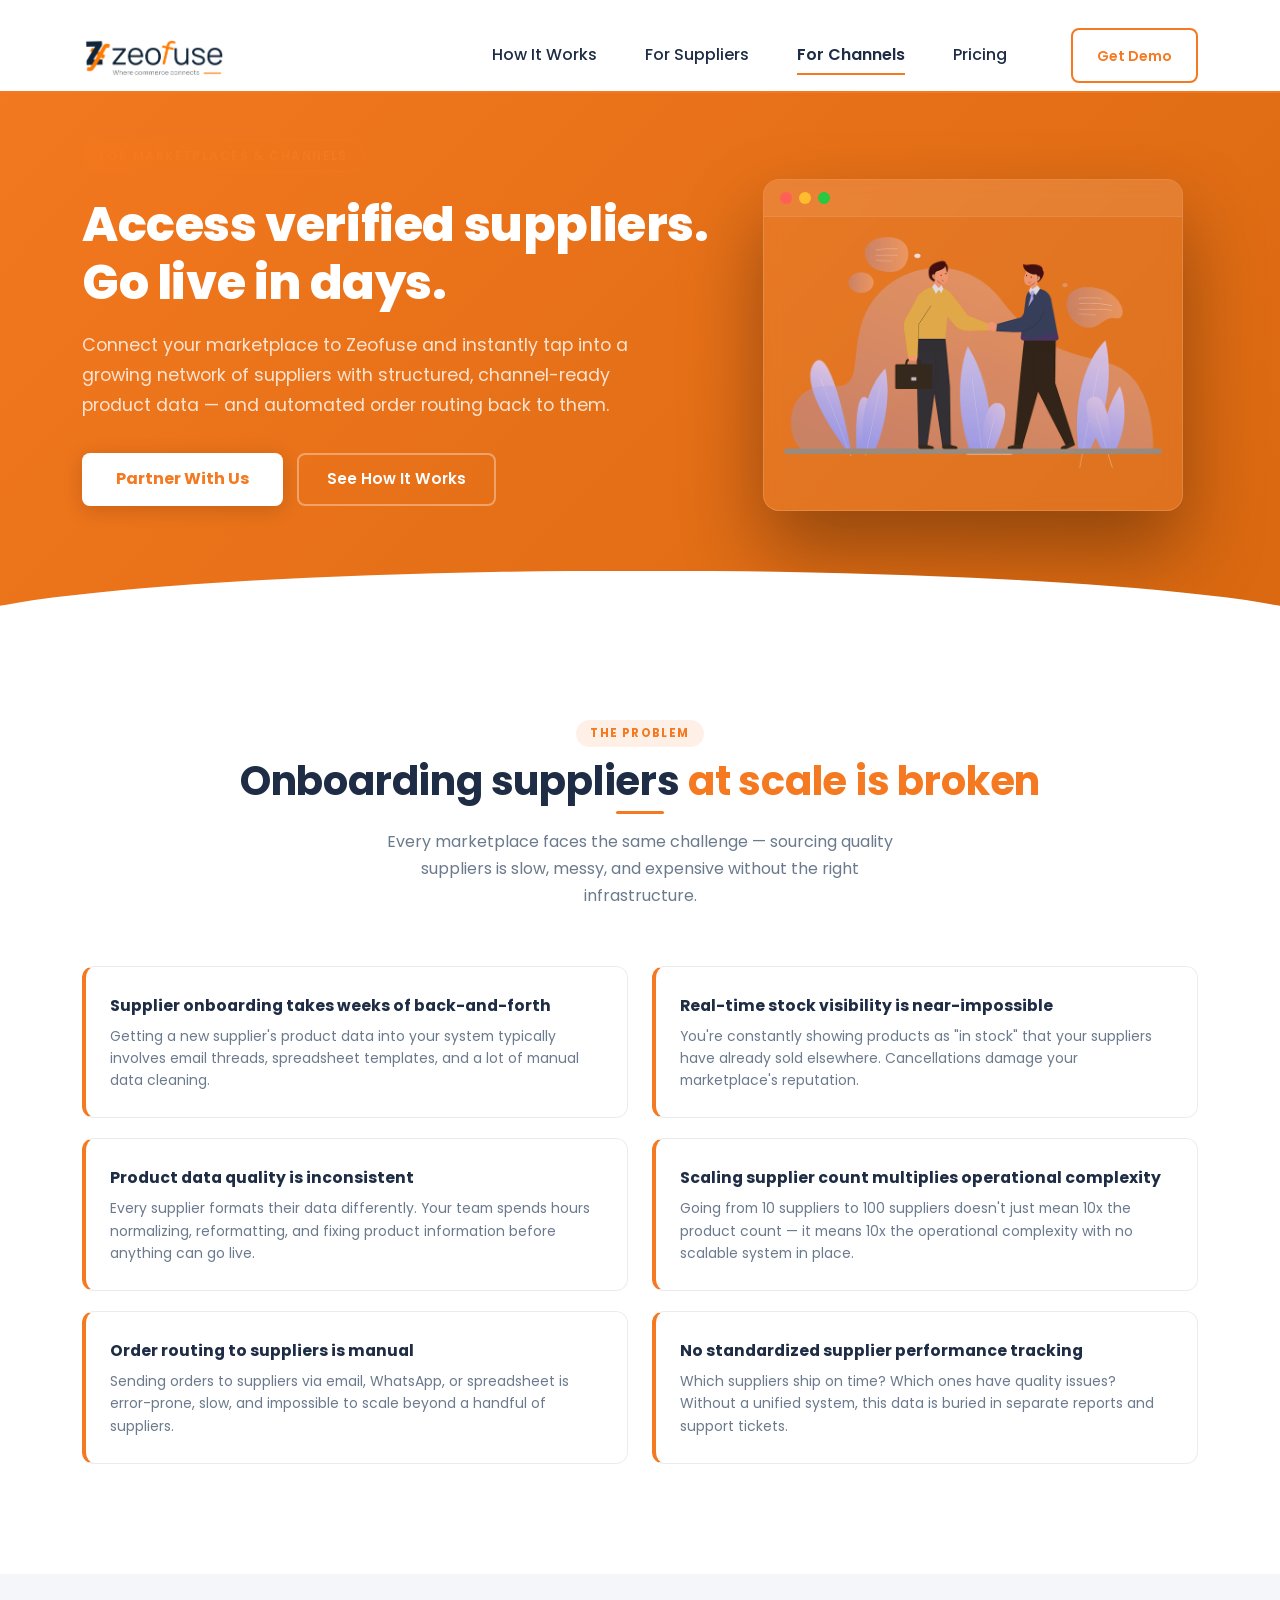
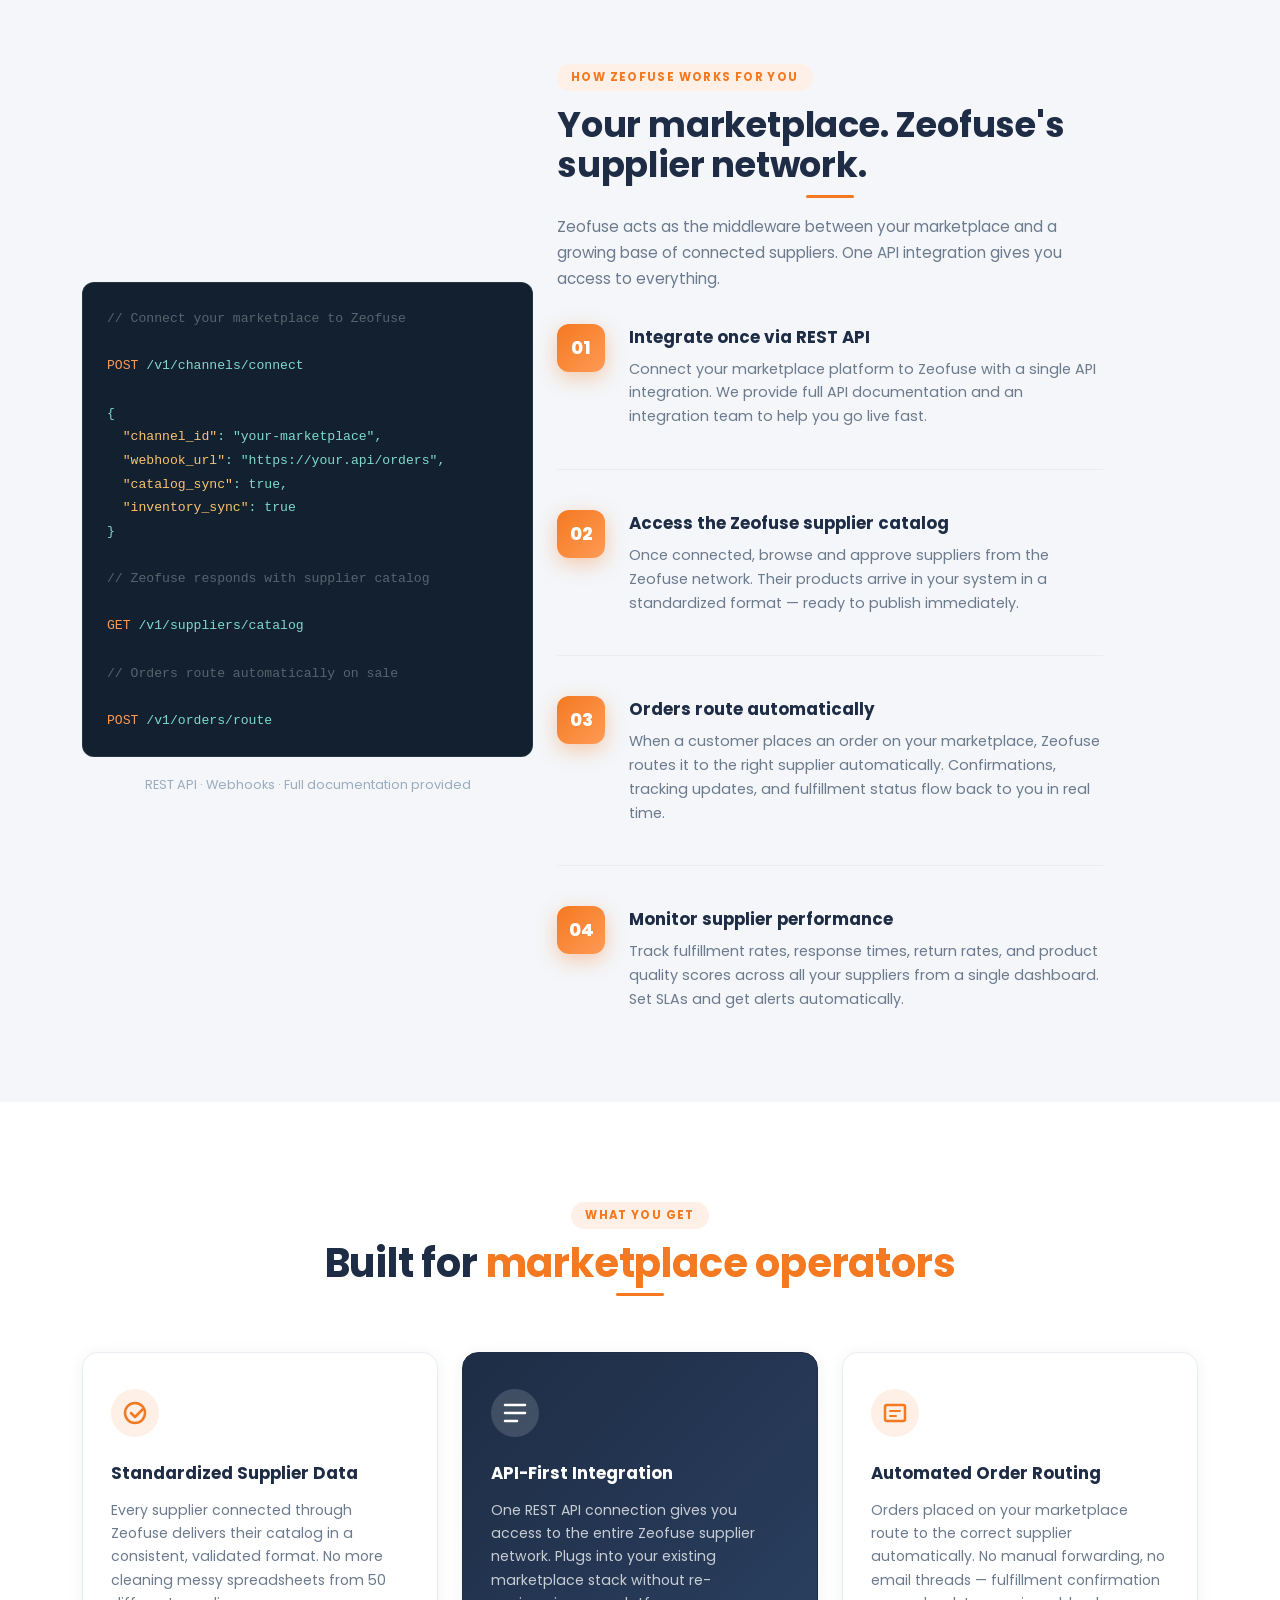
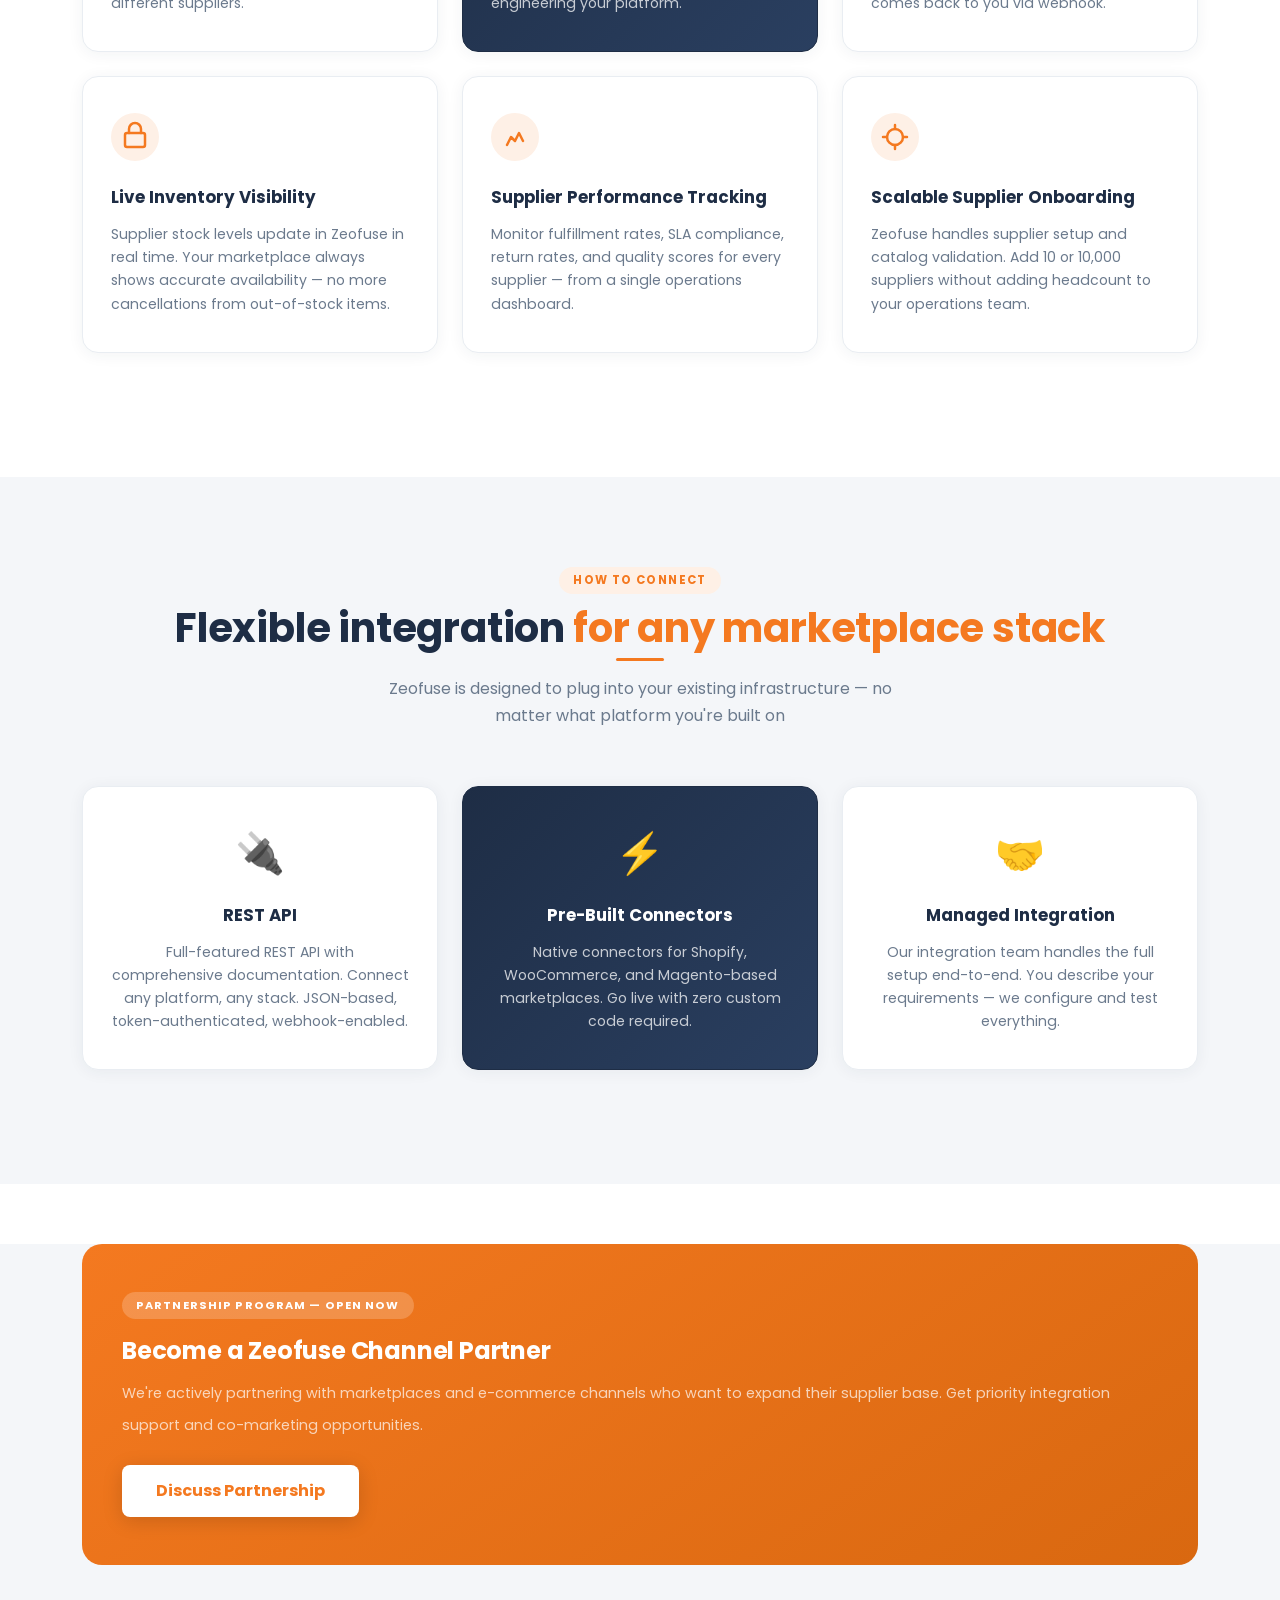
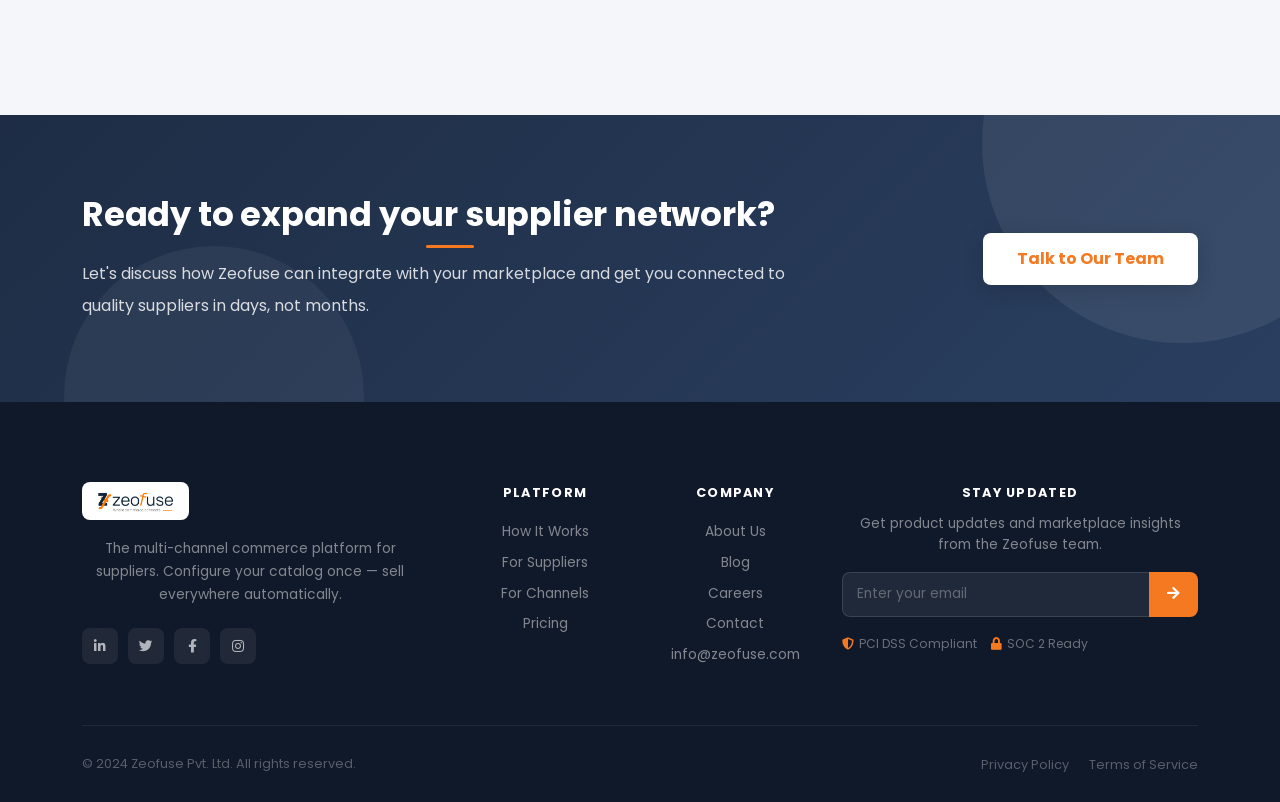
==== commit dfcd74b1: "Update pricing with concrete plans and fix email to info@zeofuse.com - Starter: Free 30-day trial (n" ====
--- a/channels.html
+++ b/channels.html
@@ -332,6 +332,7 @@
                         <li><a href="#">Blog</a></li>
                         <li><a href="#">Careers</a></li>
                         <li><a href="contact.html">Contact</a></li>
+                        <li><a href="mailto:info@zeofuse.com">info@zeofuse.com</a></li>
                     </ul>
                 </div>
                 <div class="col-lg-4 col-md-4 fz-footer-newsletter">
--- a/css/fancy.css
+++ b/css/fancy.css
@@ -666,7 +666,7 @@
 /* ===== FOOTER ===== */
 .fz-footer { background: #10192A; color: rgba(255,255,255,0.75); padding: 80px 0 0; }
 .fz-footer-brand { padding-right: 32px; margin-bottom: 40px; }
-.fz-footer-logo { height: 38px; width: auto; margin-bottom: 18px; filter: brightness(10); opacity: 0.85; }
+.fz-footer-logo { height: 38px; width: auto; margin-bottom: 18px; background: #fff; padding: 7px 14px; border-radius: 8px; display: block; filter: none; opacity: 1; }
 .fz-footer-brand p { font-size: 0.86rem; color: rgba(255,255,255,0.48); line-height: 1.65; margin-bottom: 22px; }
 .fz-footer-socials { display: flex; gap: 10px; }
 .fz-footer-socials a {
@@ -758,19 +758,80 @@
 
 /* ===== RESPONSIVE ===== */
 @media (max-width: 991px) {
-    .fz-hero { padding: 100px 0 90px; min-height: auto; }
+    .fz-hero { padding: 100px 0 60px; min-height: auto; }
     .fz-step-connector { display: none; }
     .fz-price-card--featured { transform: scale(1); box-shadow: 0 10px 30px rgba(30,45,69,0.15); }
     .fz-price-card--featured:hover { transform: translateY(-6px); }
     .fz-cta-strip .text-lg-end { text-align: left !important; margin-top: 24px; }
     .fz-footer-brand { padding-right: 0; }
-}
+
+    /* Flow diagram — stack vertically on tablet */
+    .fz-flow-diagram {
+        grid-template-columns: 1fr;
+        justify-items: center;
+        gap: 8px;
+    }
+    .fz-flow-arrow { transform: rotate(90deg); padding: 4px 0; }
+    .fz-flow-supplier, .fz-flow-hub, .fz-flow-channels { width: 100%; max-width: 480px; }
+
+    /* Browser tab nav — scrollable on tablet */
+    #nav { overflow-x: auto; white-space: nowrap; }
+}
+
 @media (max-width: 767px) {
-    .fz-trust-badges { gap: 10px; }
-    .fz-badge { padding: 10px 12px; }
-    .fz-integration-grid { grid-template-columns: repeat(3, 1fr); }
-    .fz-footer-bottom { flex-direction: column; text-align: center; }
+    /* Hero */
+    .fz-hero { padding: 90px 0 40px; }
     .fz-hero-text h1 { font-size: 2rem; }
+    .fz-hero-ctas { flex-direction: column; gap: 12px; }
+    .fz-btn-primary, .fz-btn-ghost { width: 100%; text-align: center; padding: 14px 20px; }
+    .fz-feature-pills { gap: 6px; }
+
+    /* Platform flow diagram */
+    .fz-platform-sec { padding: 60px 0; }
+    .fz-flow-diagram {
+        grid-template-columns: 1fr;
+        justify-items: center;
+        gap: 8px;
+        margin-top: 32px;
+    }
+    .fz-flow-arrow { transform: rotate(90deg); padding: 4px 0; }
+    .fz-flow-supplier, .fz-flow-hub, .fz-flow-channels { width: 100%; max-width: 100%; }
+    .fz-flow-channels { flex-direction: row !important; flex-wrap: wrap; justify-content: center; gap: 8px; }
+    .fz-flow-channel-badge { flex: 0 0 calc(50% - 4px); max-width: calc(50% - 4px); }
+    .fz-flow-channel-badge.fz-flow-more { flex: 0 0 100%; max-width: 100%; }
+
+    /* Sections padding */
+    .fz-features-sec, .fz-value-sec, .fz-process-sec,
+    .fz-integration-sec, .fz-pricing-sec { padding: 60px 0; }
+    .fz-audience-sec { padding: 60px 0; }
+
+    /* Browser mockup tabs — scrollable, compact */
+    #nav { overflow-x: auto; white-space: nowrap; -webkit-overflow-scrolling: touch; }
+    .fz-browser-mockup { border-radius: 12px; }
+    .elite-tab #nav .trigger { padding: 12px 14px; font-size: 0.8rem; }
+
+    /* Integration grid */
+    .fz-integration-grid { grid-template-columns: repeat(2, 1fr); }
+
+    /* Pricing */
+    .fz-price-card { margin-bottom: 20px; }
+
+    /* Footer */
+    .fz-footer { padding: 60px 0 0; }
+    .fz-footer-bottom { flex-direction: column; text-align: center; gap: 8px; }
+    .fz-footer-links { margin-bottom: 24px; }
+
+    /* Section headers */
+    .fz-section-header h2 { font-size: clamp(1.4rem, 6vw, 2rem); }
+
+    /* CTA strip */
+    .fz-cta-strip { padding: 60px 0; }
+    .fz-cta-strip h2 { font-size: 1.5rem; }
+    .fz-btn-white { width: 100%; text-align: center; margin-top: 16px; }
+
+    /* Inner hero pages */
+    .fz-inner-hero { padding: 120px 0 70px; }
+    .fz-inner-hero h1 { font-size: clamp(1.6rem, 7vw, 2.4rem); }
 }
 
 /* ============================================
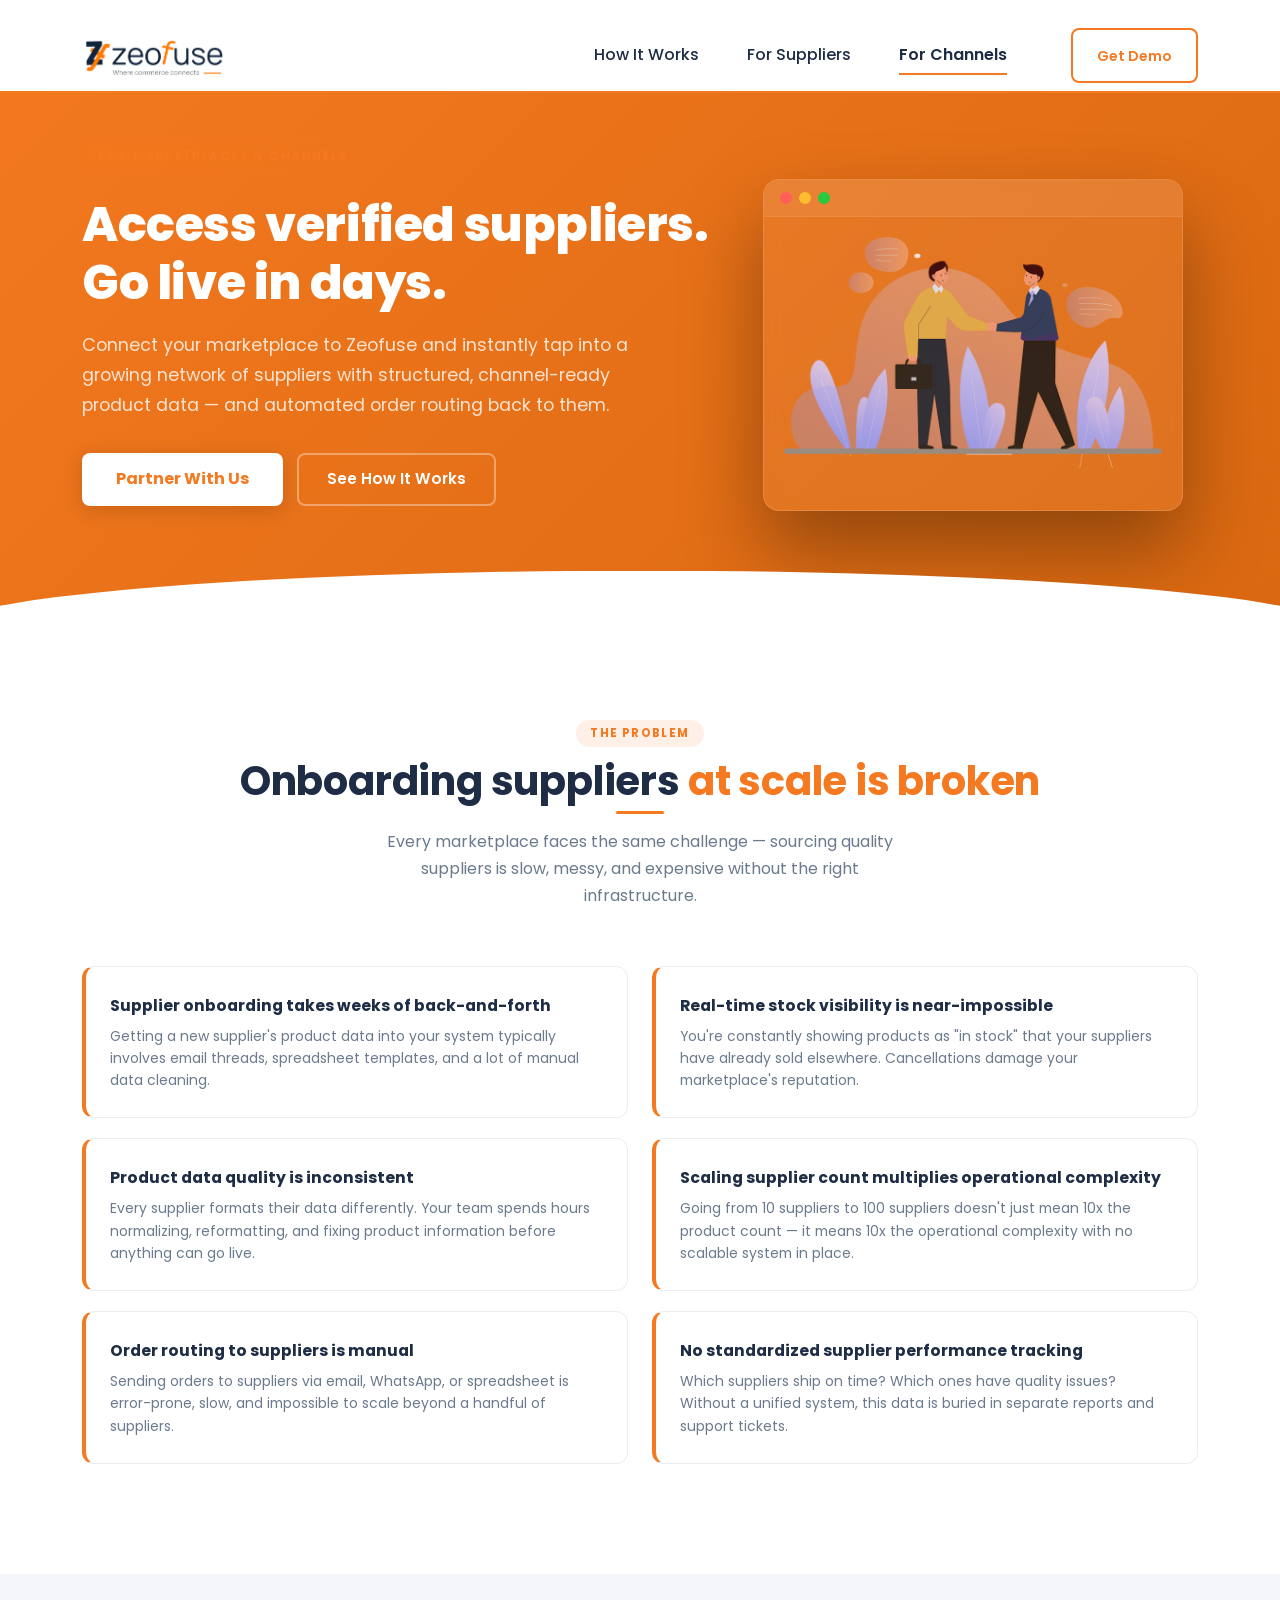
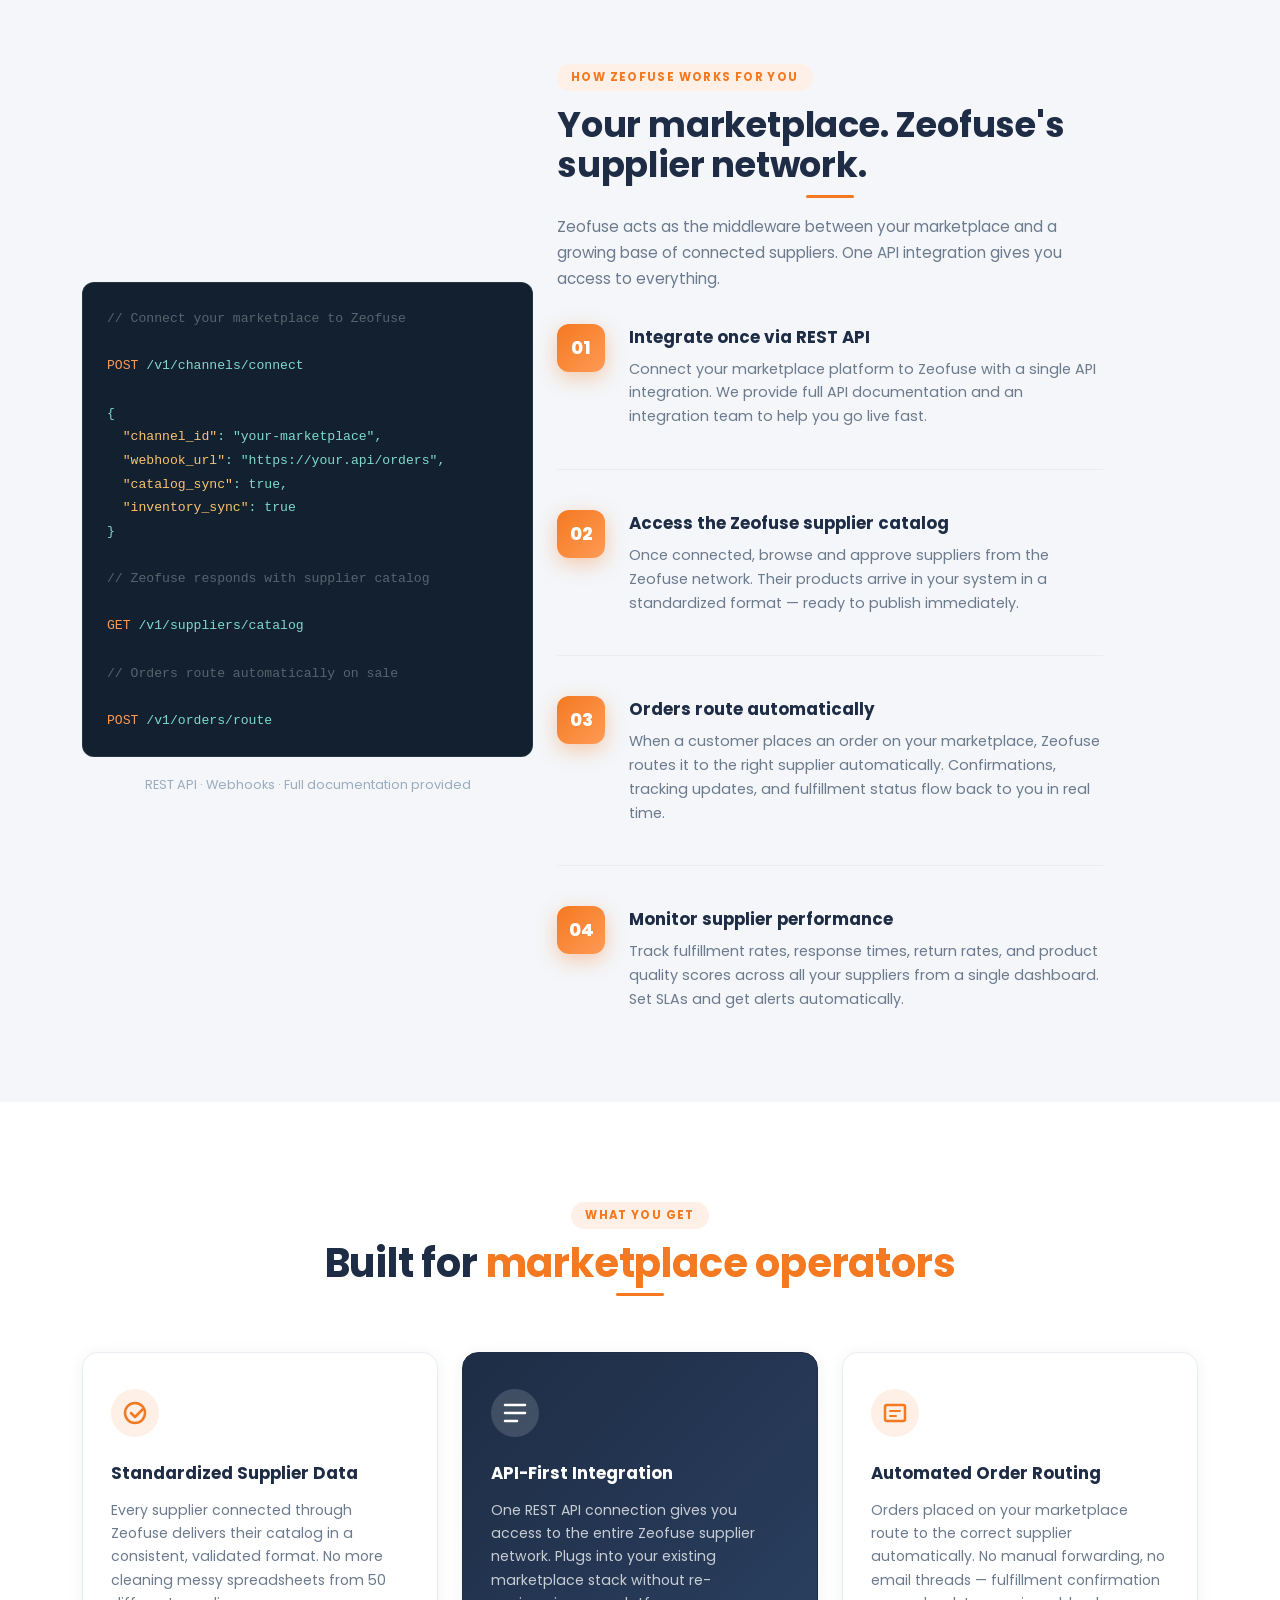
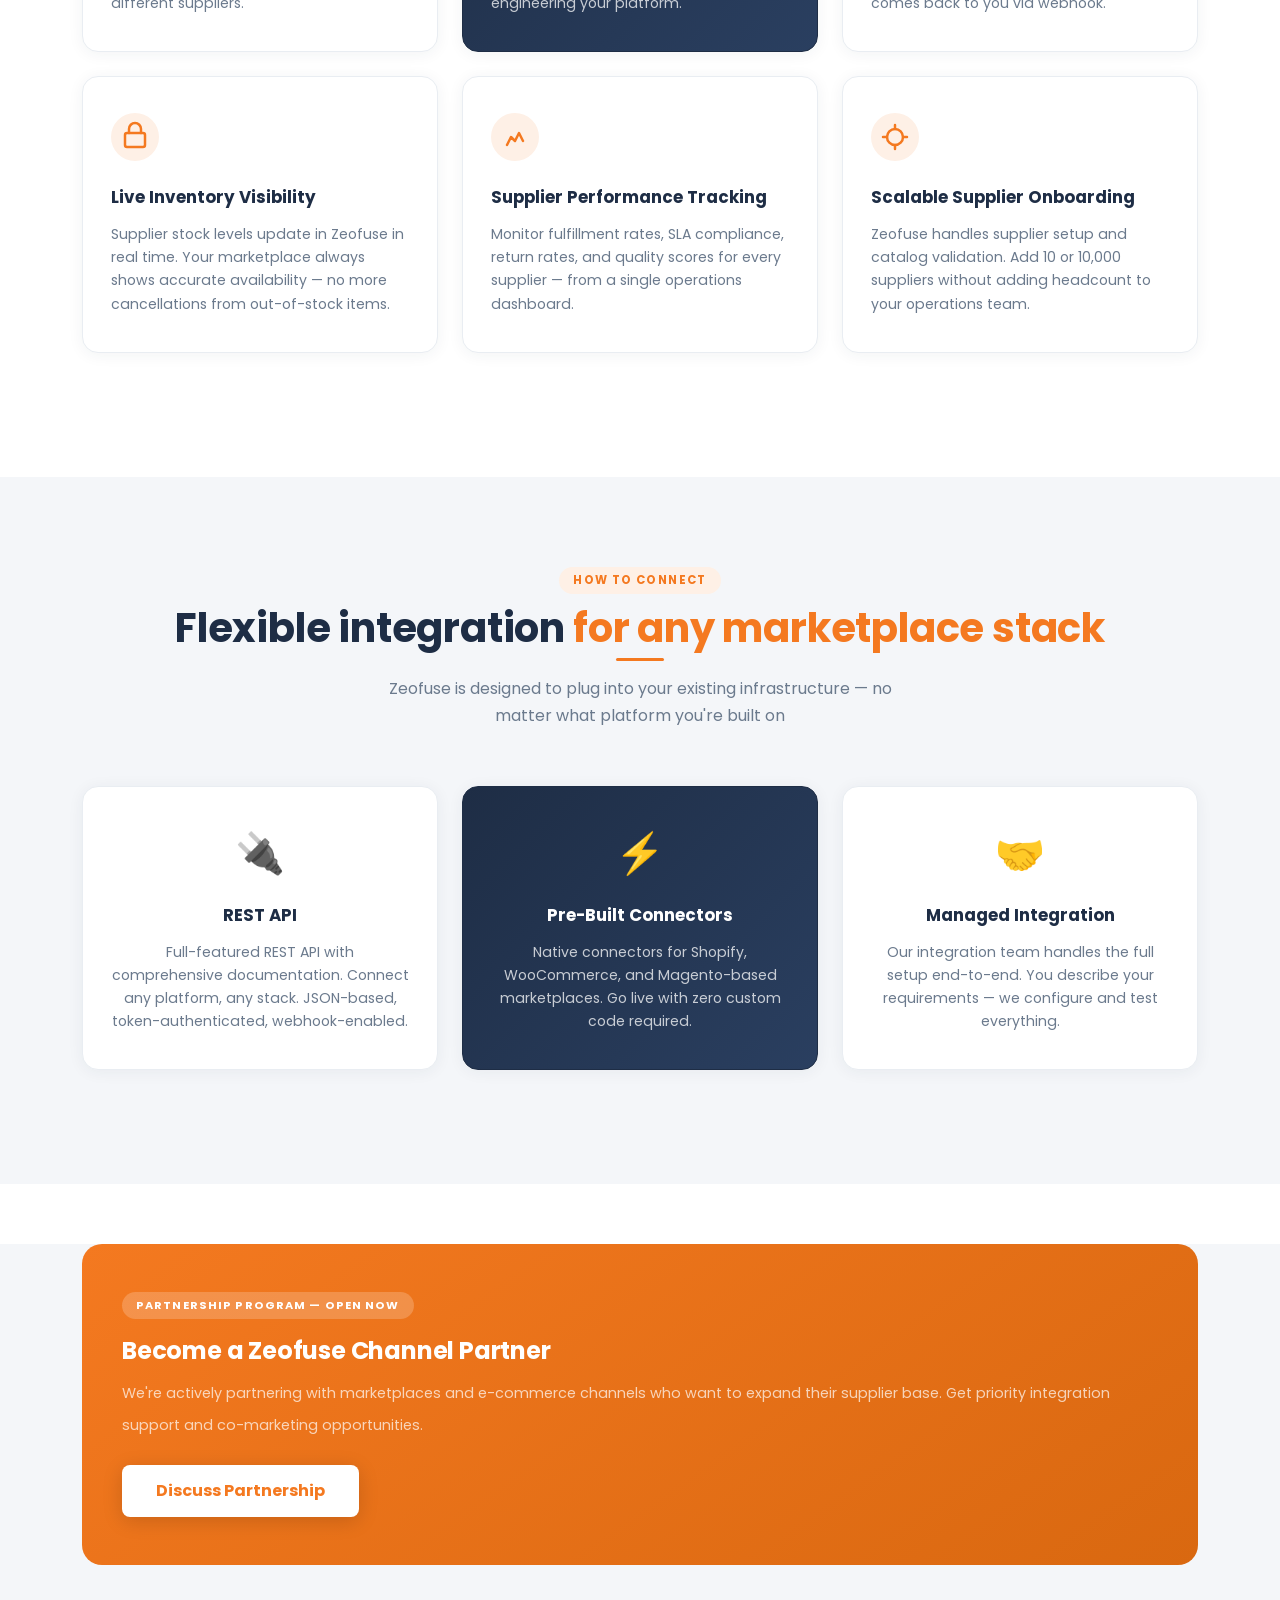
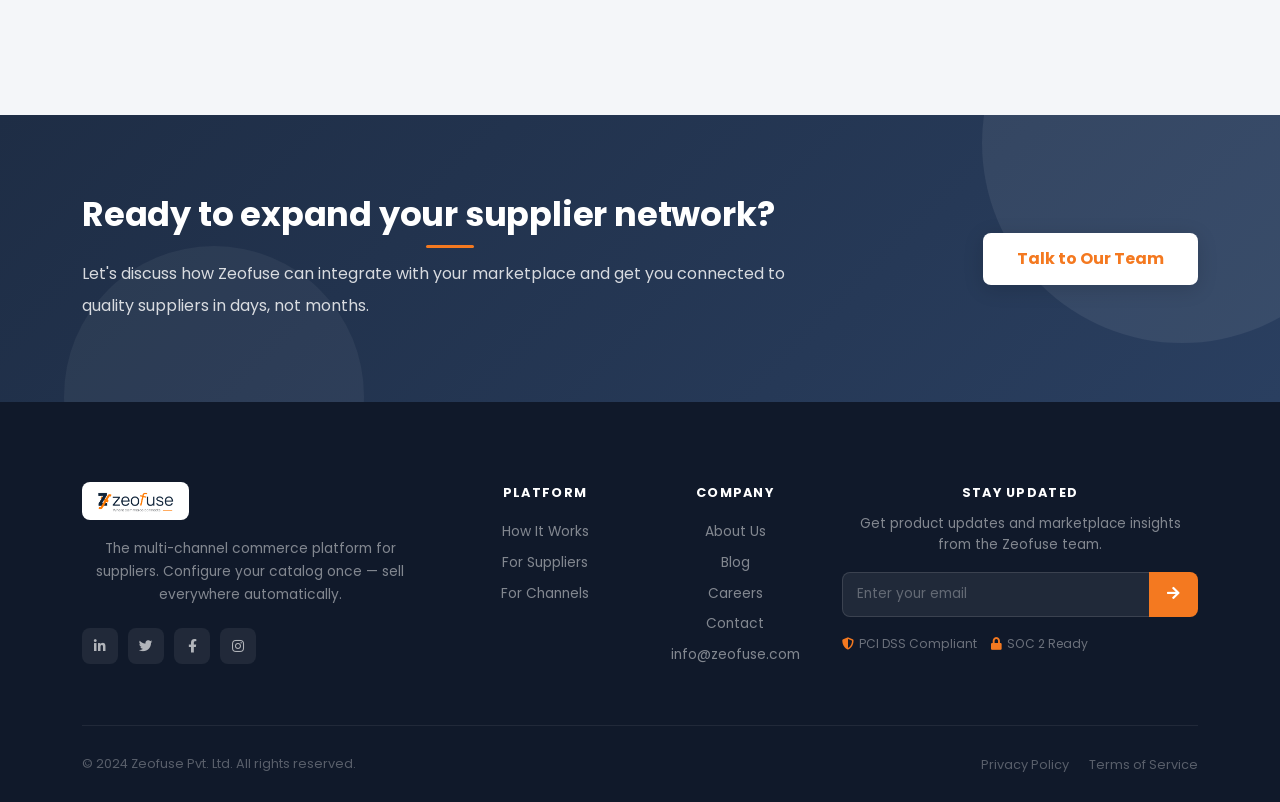
==== commit 45979f97: "Hide Pricing nav link across all pages (commented out for easy re-enable) Co-Authored-By: Claude Son" ====
--- a/channels.html
+++ b/channels.html
@@ -33,7 +33,7 @@
                     <li class="nav-item"><a class="nav-link" href="index.html">How It Works</a></li>
                     <li class="nav-item"><a class="nav-link" href="suppliers.html">For Suppliers</a></li>
                     <li class="nav-item"><a class="nav-link active" href="channels.html">For Channels</a></li>
-                    <li class="nav-item"><a class="nav-link" href="index.html#pricing">Pricing</a></li>
+                    <!-- <li class="nav-item"><a class="nav-link" href="index.html#pricing">Pricing</a></li> -->
                 </ul>
                 <span class="nav-item">
                     <a class="btn-outline-sm" href="contact.html">Get Demo</a>
@@ -322,7 +322,7 @@
                         <li><a href="index.html">How It Works</a></li>
                         <li><a href="suppliers.html">For Suppliers</a></li>
                         <li><a href="channels.html">For Channels</a></li>
-                        <li><a href="index.html#pricing">Pricing</a></li>
+                        <!-- <li><a href="index.html#pricing">Pricing</a></li> -->
                     </ul>
                 </div>
                 <div class="col-lg-2 col-md-4 fz-footer-links">
